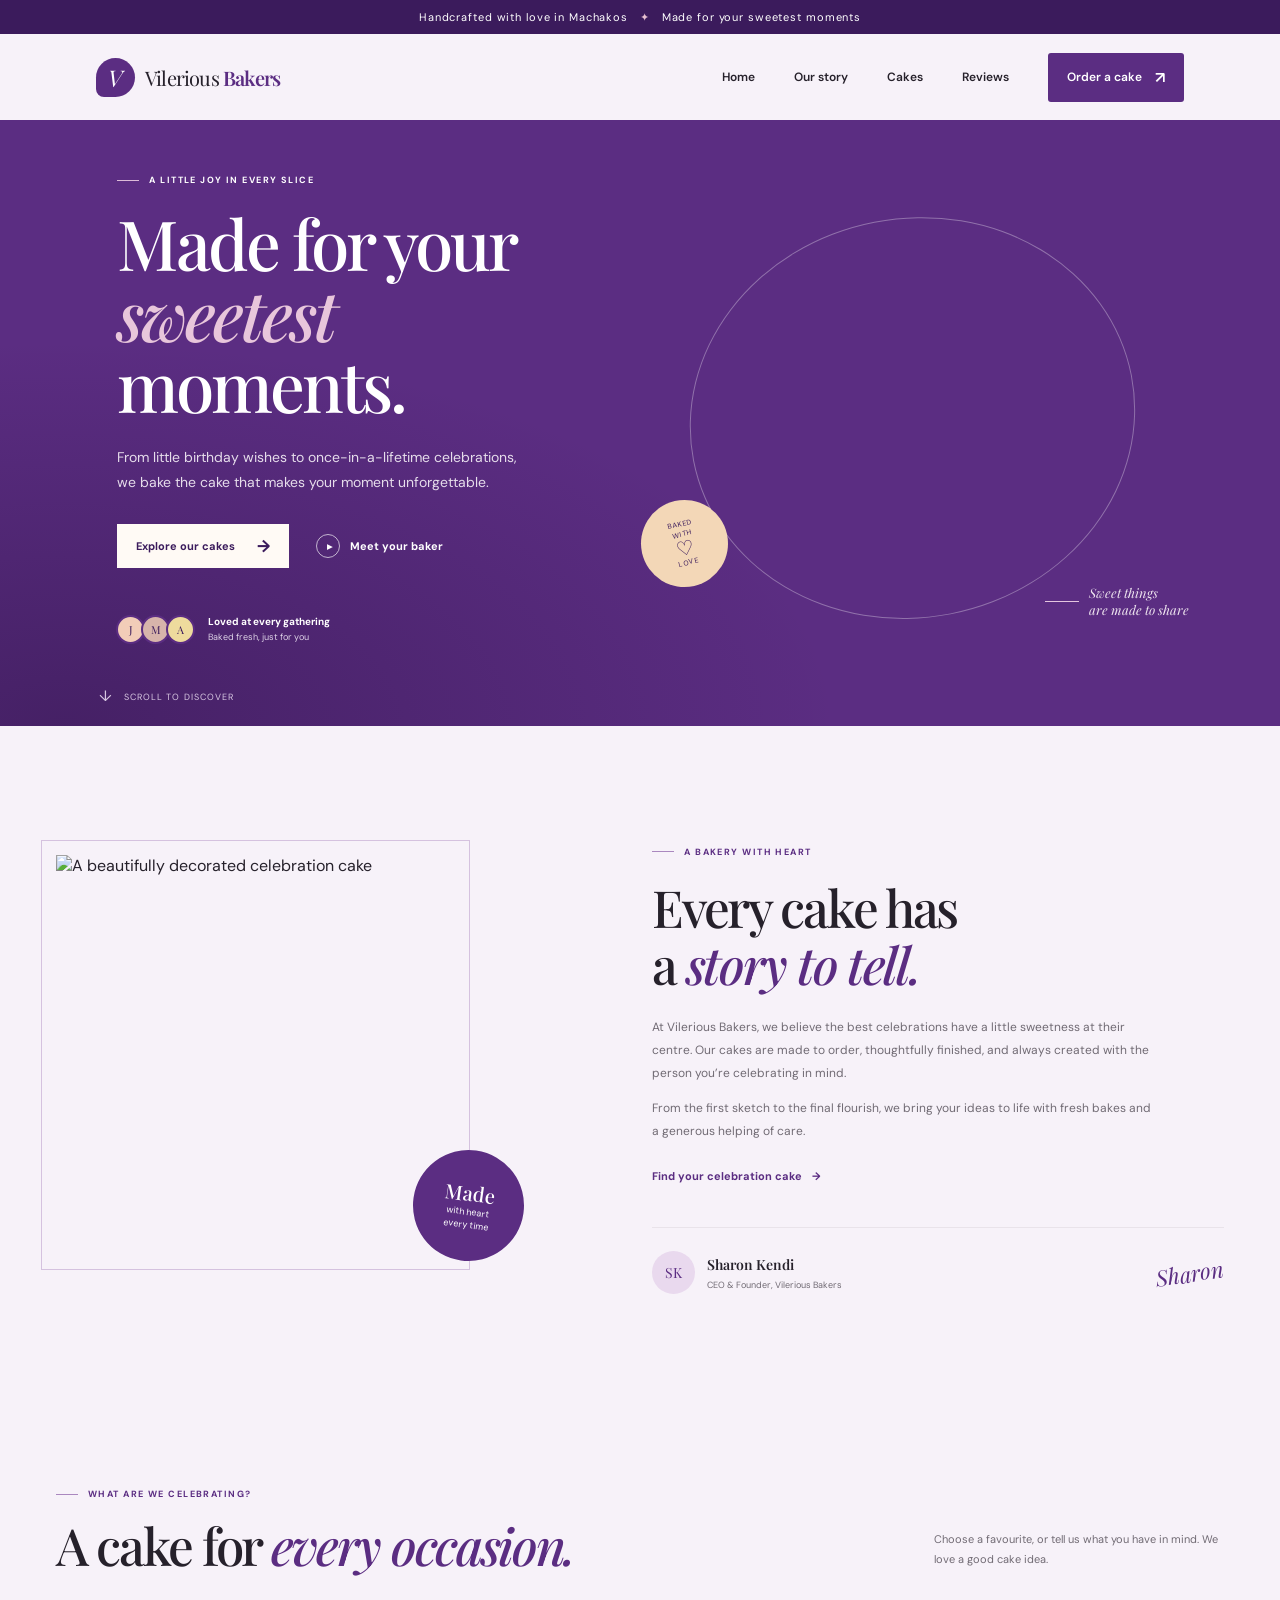
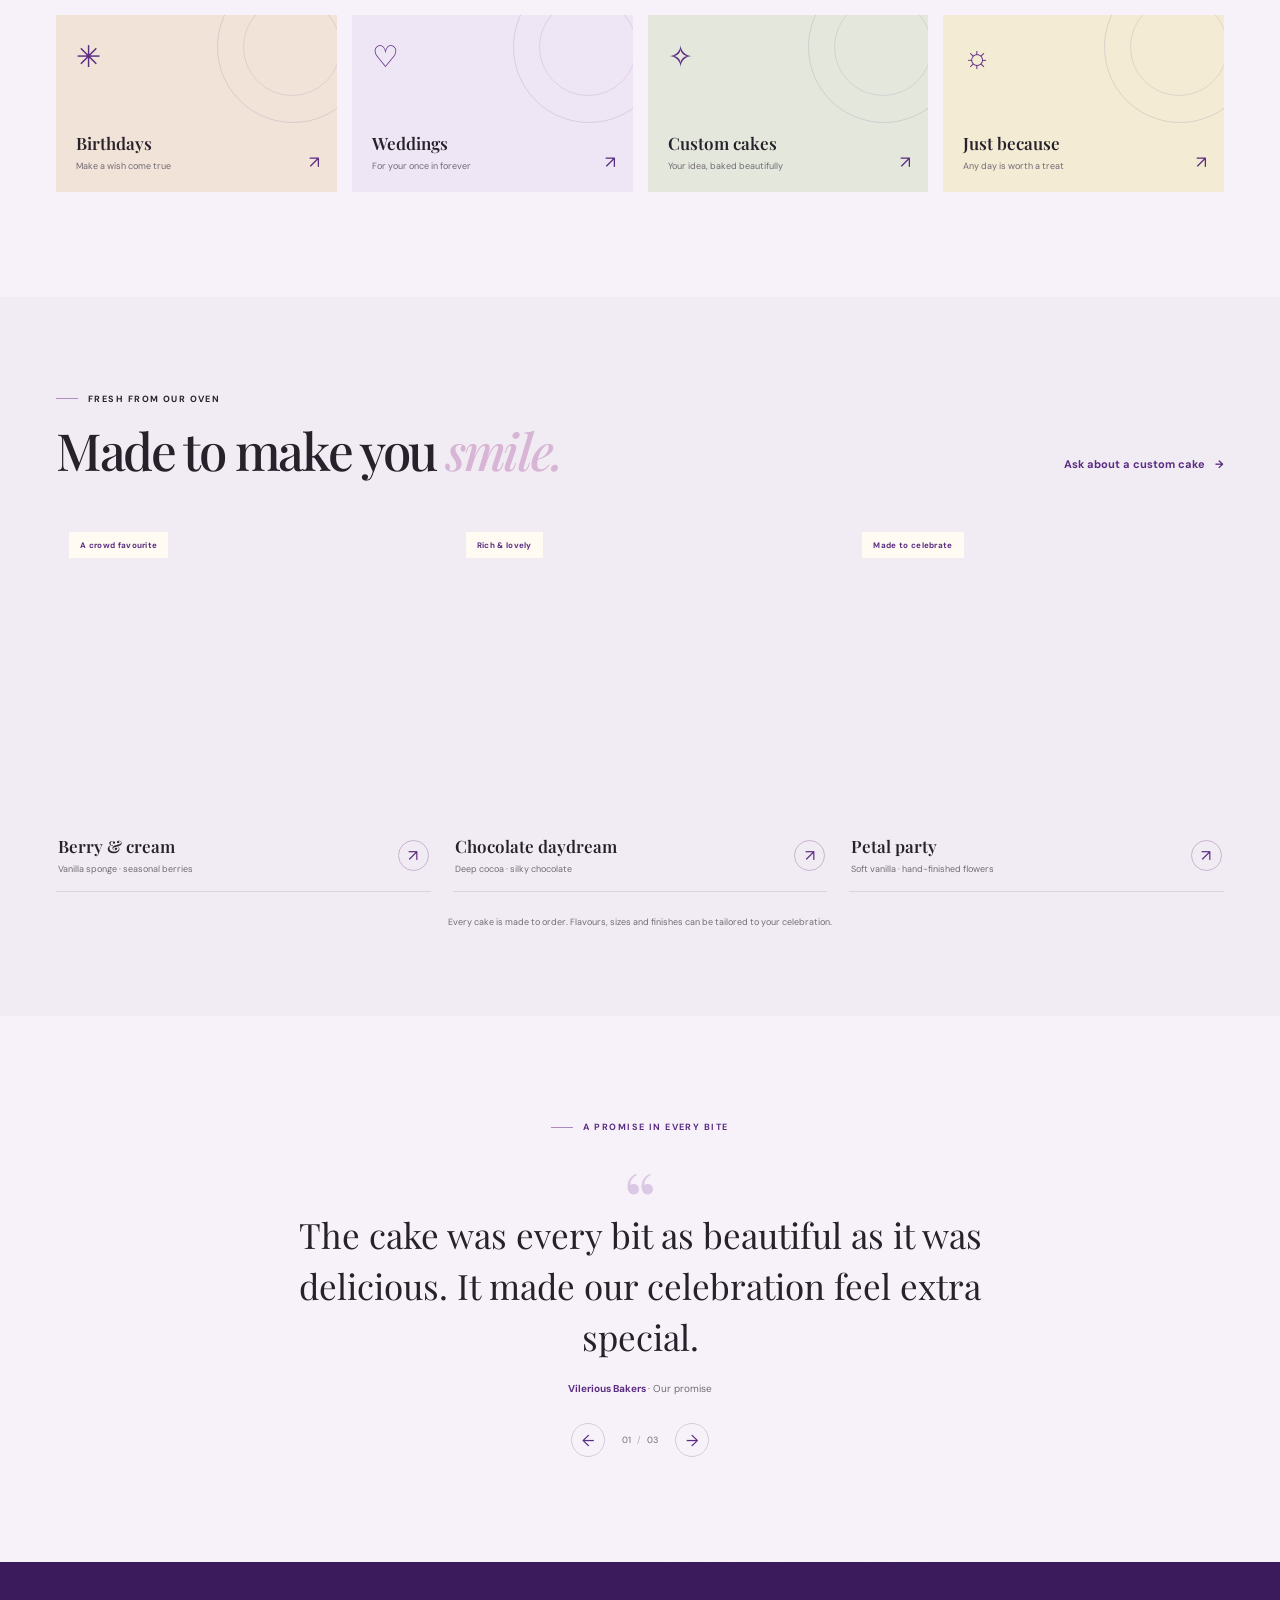
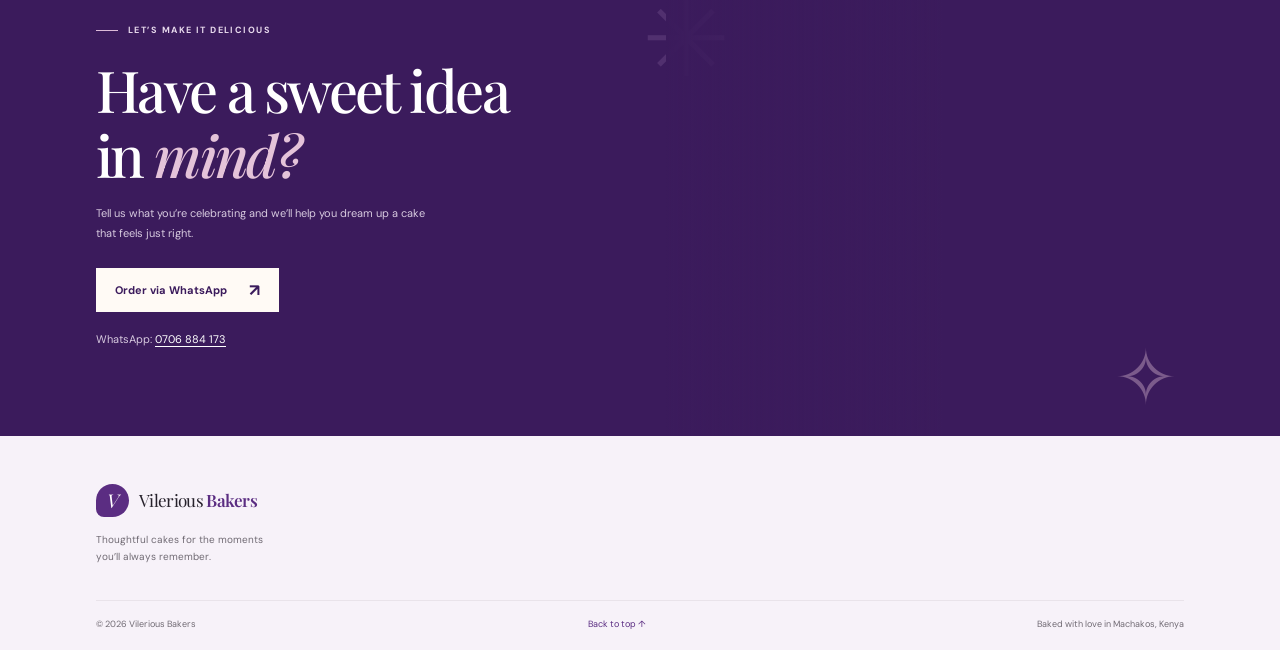
==== index.html @ 2d27464e "Create Vilerious Bakers website Co-authored-by: Copilot <223556219+Copilot@users.noreply.github.com>" ====
<!doctype html>
<html lang="en">
  <head>
    <meta charset="UTF-8" />
    <meta name="viewport" content="width=device-width, initial-scale=1.0" />
    <meta
      name="description"
      content="Beautiful custom cakes for birthdays, weddings and every sweet moment. Discover Vilerious Bakers in Machakos."
    />
    <meta name="theme-color" content="#5b2d82" />
    <title>Vilerious Bakers | Cakes made for your moments</title>
    <link rel="preconnect" href="https://fonts.googleapis.com" />
    <link rel="preconnect" href="https://fonts.gstatic.com" crossorigin />
    <link
      href="https://fonts.googleapis.com/css2?family=DM+Sans:wght@400;500;600;700&family=Playfair+Display:wght@500;600;700&display=swap"
      rel="stylesheet"
    />
    <link rel="stylesheet" href="styles.css" />
    <script src="script.js" defer></script>
  </head>
  <body>
    <div class="announcement">
      <p>Handcrafted with love in Machakos <span aria-hidden="true">✦</span> Made for your sweetest moments</p>
    </div>

    <header class="site-header">
      <a class="brand" href="#home" aria-label="Vilerious Bakers home">
        <span class="brand-mark" aria-hidden="true">V</span>
        <span class="brand-name">Vilerious <b>Bakers</b></span>
      </a>
      <button class="menu-toggle" type="button" aria-expanded="false" aria-controls="site-nav" aria-label="Open navigation">
        <span></span><span></span><span></span>
      </button>
      <nav class="site-nav" id="site-nav" aria-label="Main navigation">
        <a href="#home">Home</a>
        <a href="#story">Our story</a>
        <a href="#categories">Cakes</a>
        <a href="#reviews">Reviews</a>
        <a class="nav-order" href="https://wa.me/254706884173?text=Hi%20Vilerious%20Bakers%2C%20I%27d%20like%20to%20place%20a%20cake%20order." target="_blank" rel="noopener noreferrer">Order a cake <span aria-hidden="true">↗</span></a>
      </nav>
    </header>

    <main>
      <section class="hero" id="home">
        <div class="hero-copy">
          <p class="eyebrow"><span></span> A little joy in every slice</p>
          <h1>Made for your<br /><em>sweetest</em> moments.</h1>
          <p class="hero-description">
            From little birthday wishes to once-in-a-lifetime celebrations, we bake the cake that makes your moment unforgettable.
          </p>
          <div class="hero-actions">
            <a class="button button-light" href="#cakes">Explore our cakes <span aria-hidden="true">→</span></a>
            <a class="text-link" href="#story"><span class="play-icon" aria-hidden="true">▶</span> Meet your baker</a>
          </div>
          <div class="hero-proof">
            <div class="avatar-stack" aria-hidden="true">
              <span>J</span><span>M</span><span>A</span>
            </div>
            <p><strong>Loved at every gathering</strong><br />Baked fresh, just for you</p>
          </div>
        </div>
        <div class="hero-art" role="img" aria-label="A celebration cake decorated with fresh berries">
          <div class="hero-image"></div>
          <div class="hero-sticker"><span>BAKED<br />WITH</span><strong>♡</strong><span>LOVE</span></div>
          <div class="hero-caption"><span class="caption-line"></span><span>Sweet things<br />are made to share</span></div>
        </div>
        <a class="scroll-cue" href="#story"><span aria-hidden="true">↓</span> Scroll to discover</a>
      </section>

      <section class="intro section-wrap" id="story">
        <div class="intro-image">
          <img
            src="https://images.unsplash.com/photo-1578985545062-69928b1d9587?auto=format&fit=crop&w=1000&q=85"
            alt="A beautifully decorated celebration cake"
            loading="lazy"
          />
          <div class="experience-badge"><strong>Made</strong><span>with heart<br />every time</span></div>
        </div>
        <div class="intro-copy">
          <p class="eyebrow eyebrow-purple"><span></span> A bakery with heart</p>
          <h2>Every cake has<br />a <em>story to tell.</em></h2>
          <p>
            At Vilerious Bakers, we believe the best celebrations have a little sweetness at their centre. Our cakes are made to order, thoughtfully finished, and always created with the person you’re celebrating in mind.
          </p>
          <p>
            From the first sketch to the final flourish, we bring your ideas to life with fresh bakes and a generous helping of care.
          </p>
          <a class="text-link link-purple" href="#categories">Find your celebration cake <span aria-hidden="true">→</span></a>
          <div class="ceo">
            <div class="ceo-initials" aria-hidden="true">SK</div>
            <div><strong>Sharon Kendi</strong><span>CEO &amp; Founder, Vilerious Bakers</span></div>
            <span class="signature" aria-hidden="true">Sharon</span>
          </div>
        </div>
      </section>

      <section class="categories section-wrap" id="categories">
        <div class="section-heading">
          <div>
            <p class="eyebrow eyebrow-purple"><span></span> What are we celebrating?</p>
            <h2>A cake for <em>every occasion.</em></h2>
          </div>
          <p>Choose a favourite, or tell us what you have in mind. We love a good cake idea.</p>
        </div>
        <div class="category-grid">
          <a class="category-card category-birthday" href="#cakes">
            <span class="category-icon" aria-hidden="true">✳</span>
            <span><strong>Birthdays</strong><small>Make a wish come true</small></span>
            <span class="category-arrow" aria-hidden="true">↗</span>
          </a>
          <a class="category-card category-wedding" href="#cakes">
            <span class="category-icon" aria-hidden="true">♡</span>
            <span><strong>Weddings</strong><small>For your once in forever</small></span>
            <span class="category-arrow" aria-hidden="true">↗</span>
          </a>
          <a class="category-card category-custom" href="https://wa.me/254706884173?text=Hi%20Vilerious%20Bakers%2C%20I%27d%20like%20to%20enquire%20about%20a%20custom%20cake." target="_blank" rel="noopener noreferrer">
            <span class="category-icon" aria-hidden="true">✧</span>
            <span><strong>Custom cakes</strong><small>Your idea, baked beautifully</small></span>
            <span class="category-arrow" aria-hidden="true">↗</span>
          </a>
          <a class="category-card category-everyday" href="#cakes">
            <span class="category-icon" aria-hidden="true">☼</span>
            <span><strong>Just because</strong><small>Any day is worth a treat</small></span>
            <span class="category-arrow" aria-hidden="true">↗</span>
          </a>
        </div>
      </section>

      <section class="featured" id="cakes">
        <div class="section-wrap">
          <div class="section-heading featured-heading">
            <div>
              <p class="eyebrow"><span></span> Fresh from our oven</p>
              <h2>Made to make you <em>smile.</em></h2>
            </div>
            <a class="text-link" href="https://wa.me/254706884173?text=Hi%20Vilerious%20Bakers%2C%20I%27d%20like%20to%20enquire%20about%20a%20custom%20cake." target="_blank" rel="noopener noreferrer">Ask about a custom cake <span aria-hidden="true">→</span></a>
          </div>
          <div class="cake-grid">
            <article class="cake-card">
              <a class="cake-photo cake-photo-one" href="https://wa.me/254706884173?text=Hi%20Vilerious%20Bakers%2C%20I%27m%20interested%20in%20the%20Berry%20%26%20cream%20cake." target="_blank" rel="noopener noreferrer" aria-label="Ask about the Berry & cream cake">
                <span class="cake-tag">A crowd favourite</span>
              </a>
              <div class="cake-info"><div><h3>Berry &amp; cream</h3><p>Vanilla sponge · seasonal berries</p></div><a href="https://wa.me/254706884173?text=Hi%20Vilerious%20Bakers%2C%20I%27m%20interested%20in%20the%20Berry%20%26%20cream%20cake." target="_blank" rel="noopener noreferrer" aria-label="Enquire about Berry and cream cake">↗</a></div>
            </article>
            <article class="cake-card">
              <a class="cake-photo cake-photo-two" href="https://wa.me/254706884173?text=Hi%20Vilerious%20Bakers%2C%20I%27m%20interested%20in%20the%20Chocolate%20daydream%20cake." target="_blank" rel="noopener noreferrer" aria-label="Ask about the Chocolate daydream cake">
                <span class="cake-tag">Rich &amp; lovely</span>
              </a>
              <div class="cake-info"><div><h3>Chocolate daydream</h3><p>Deep cocoa · silky chocolate</p></div><a href="https://wa.me/254706884173?text=Hi%20Vilerious%20Bakers%2C%20I%27m%20interested%20in%20the%20Chocolate%20daydream%20cake." target="_blank" rel="noopener noreferrer" aria-label="Enquire about Chocolate daydream cake">↗</a></div>
            </article>
            <article class="cake-card">
              <a class="cake-photo cake-photo-three" href="https://wa.me/254706884173?text=Hi%20Vilerious%20Bakers%2C%20I%27m%20interested%20in%20the%20Petal%20party%20cake." target="_blank" rel="noopener noreferrer" aria-label="Ask about the Petal party cake">
                <span class="cake-tag">Made to celebrate</span>
              </a>
              <div class="cake-info"><div><h3>Petal party</h3><p>Soft vanilla · hand-finished flowers</p></div><a href="https://wa.me/254706884173?text=Hi%20Vilerious%20Bakers%2C%20I%27m%20interested%20in%20the%20Petal%20party%20cake." target="_blank" rel="noopener noreferrer" aria-label="Enquire about Petal party cake">↗</a></div>
            </article>
          </div>
          <p class="menu-note">Every cake is made to order. Flavours, sizes and finishes can be tailored to your celebration.</p>
        </div>
      </section>

      <section class="quote-section section-wrap" id="reviews">
        <p class="eyebrow eyebrow-purple"><span></span> A promise in every bite</p>
        <div class="quote-mark" aria-hidden="true">“</div>
        <blockquote id="quote-text">The cake was every bit as beautiful as it was delicious. It made our celebration feel extra special.</blockquote>
        <p class="quote-author" id="quote-author">Vilerious Bakers <span>· Our promise</span></p>
        <div class="quote-controls">
          <button type="button" id="quote-prev" aria-label="Previous review">←</button>
          <span id="quote-count">01 <i>/</i> 03</span>
          <button type="button" id="quote-next" aria-label="Next review">→</button>
        </div>
      </section>

      <section class="order-cta" id="contact">
        <div class="cta-decoration cta-decoration-one" aria-hidden="true">✳</div>
        <div class="cta-decoration cta-decoration-two" aria-hidden="true">✧</div>
        <div class="cta-content">
          <p class="eyebrow"><span></span> Let’s make it delicious</p>
          <h2>Have a sweet idea<br />in <em>mind?</em></h2>
          <p>Tell us what you’re celebrating and we’ll help you dream up a cake that feels just right.</p>
          <a class="button button-light" href="https://wa.me/254706884173?text=Hi%20Vilerious%20Bakers%2C%20I%27d%20like%20to%20place%20a%20cake%20order." target="_blank" rel="noopener noreferrer">Order via WhatsApp <span aria-hidden="true">↗</span></a>
          <p class="whatsapp-number">WhatsApp: <a href="https://wa.me/254706884173" target="_blank" rel="noopener noreferrer">0706 884 173</a></p>
        </div>
        <div class="cta-image" role="img" aria-label="A decorated cake ready for a celebration"></div>
      </section>
    </main>

    <footer class="site-footer">
      <a class="brand footer-brand" href="#home">
        <span class="brand-mark" aria-hidden="true">V</span>
        <span class="brand-name">Vilerious <b>Bakers</b></span>
      </a>
      <p>Thoughtful cakes for the moments<br />you’ll always remember.</p>
      <div class="footer-bottom">
        <span>© <span id="year"></span> Vilerious Bakers</span>
        <a href="#home">Back to top ↑</a>
        <span>Baked with love in Machakos, Kenya</span>
      </div>
    </footer>
  </body>
</html>
---- styles.css ----
:root {
  color-scheme: light;
  --purple: #5b2d82;
  --purple-dark: #3b1b5c;
  --purple-light: #eee6f4;
  --lavender: #ddd0e8;
  --cream: #f7f2f9;
  --ink: #26212b;
  --muted: #716b74;
  --line: #e9e3ea;
  --serif: "Playfair Display", Georgia, serif;
  --sans: "DM Sans", Arial, sans-serif;
}

* { box-sizing: border-box; }
html { scroll-behavior: smooth; }
body {
  margin: 0;
  background: var(--cream);
  color: var(--ink);
  font-family: var(--sans);
  -webkit-font-smoothing: antialiased;
}
a { color: inherit; text-decoration: none; }
button { font: inherit; }

.announcement {
  padding: 10px 20px;
  background: var(--purple-dark);
  color: white;
  text-align: center;
  font-size: 11px;
  letter-spacing: .08em;
}
.announcement p { margin: 0; }
.announcement span { padding: 0 8px; color: #e7bfd0; }

.site-header {
  height: 86px;
  max-width: 1440px;
  margin: 0 auto;
  padding: 0 7.5%;
  display: flex;
  justify-content: space-between;
  align-items: center;
  background: var(--cream);
  position: relative;
  z-index: 5;
}
.brand { display: inline-flex; gap: 10px; align-items: center; }
.brand-mark {
  width: 39px;
  height: 39px;
  display: grid;
  place-items: center;
  color: white;
  background: var(--purple);
  border-radius: 50% 50% 50% 8px;
  font-family: var(--serif);
  font-size: 23px;
  font-style: italic;
}
.brand-name { font-family: var(--serif); font-size: 20px; letter-spacing: -.04em; }
.brand-name b { color: var(--purple); font-weight: 600; }
.site-nav { display: flex; align-items: center; gap: 39px; font-size: 12px; font-weight: 600; }
.site-nav > a:not(.nav-order) { transition: color .2s; }
.site-nav > a:not(.nav-order):hover { color: var(--purple); }
.nav-order {
  display: inline-flex;
  align-items: center;
  gap: 13px;
  padding: 14px 19px;
  background: var(--purple);
  border-radius: 3px;
  color: white;
}
.nav-order span { font-size: 16px; }
.menu-toggle { display: none; }

.hero {
  position: relative;
  min-height: 590px;
  overflow: hidden;
  background: var(--purple);
  color: white;
  display: grid;
  grid-template-columns: 49% 51%;
  align-items: center;
  padding: 54px 7.5% 72px;
}
.hero::before {
  content: "";
  position: absolute;
  inset: 0;
  background: radial-gradient(ellipse at 5% 100%, rgba(29, 9, 48, .35), transparent 45%);
  pointer-events: none;
}
.hero-copy { position: relative; z-index: 1; max-width: 560px; padding: 0 0 9px 4%; }
.eyebrow {
  margin: 0 0 21px;
  text-transform: uppercase;
  letter-spacing: .16em;
  font-size: 9px;
  font-weight: 700;
  display: flex;
  align-items: center;
  gap: 10px;
}
.eyebrow > span { display: inline-block; width: 22px; height: 1px; background: #dcbbd8; }
.hero h1, h2 { font-family: var(--serif); font-weight: 500; letter-spacing: -.045em; }
.hero h1 { font-size: clamp(49px, 5.4vw, 76px); line-height: 1.03; margin: 0; }
.hero h1 em, h2 em { color: #e8c6db; font-weight: 500; }
.hero-description { color: #e6ddeb; font-size: 14px; line-height: 1.85; max-width: 400px; margin: 24px 0 28px; }
.hero-actions { display: flex; align-items: center; gap: 27px; }
.button {
  display: inline-flex;
  gap: 22px;
  align-items: center;
  padding: 15px 19px;
  border: 0;
  font-size: 11px;
  font-weight: 700;
  transition: transform .2s, background .2s;
}
.button:hover { transform: translateY(-2px); }
.button-light { background: #fffaf5; color: var(--purple-dark); }
.button span { font-size: 17px; line-height: 10px; }
.text-link { display: inline-flex; align-items: center; gap: 10px; font-size: 11px; font-weight: 700; }
.play-icon { width: 24px; height: 24px; border: 1px solid rgba(255,255,255,.65); border-radius: 50%; display: grid; place-items: center; font-size: 7px; padding-left: 2px; }
.hero-proof { display: flex; align-items: center; gap: 13px; margin-top: 46px; }
.avatar-stack { display: flex; padding-left: 3px; }
.avatar-stack span { width: 29px; height: 29px; display: grid; place-items: center; margin-left: -4px; border: 2px solid var(--purple); border-radius: 50%; color: var(--purple-dark); background: #f2cdb8; font-family: var(--serif); font-size: 11px; }
.avatar-stack span:nth-child(2) { background: #d7b4ab; }
.avatar-stack span:nth-child(3) { background: #eedb9d; }
.hero-proof p { margin: 0; font-size: 9px; color: #ded2e7; line-height: 1.6; }
.hero-proof strong { color: white; font-size: 10px; }
.hero-art { height: 455px; position: relative; margin-left: 4%; }
.hero-image {
  position: absolute;
  inset: 0 2% 1% 2%;
  background: url("https://images.unsplash.com/photo-1535141192574-5d4897c12636?auto=format&fit=crop&w=1200&q=90") center 48% / cover;
  clip-path: ellipse(45% 48% at 50% 50%);
  border-radius: 50%;
  filter: saturate(.82);
}
.hero-art::before {
  content: "";
  position: absolute;
  inset: 7% 9% 5% 7%;
  border: 1px solid rgba(255,255,255,.32);
  border-radius: 50%;
  transform: rotate(-11deg);
  z-index: 1;
}
.hero-sticker {
  position: absolute;
  z-index: 2;
  left: -2%;
  bottom: 12%;
  width: 87px;
  height: 87px;
  border-radius: 50%;
  background: #f3d7b7;
  color: var(--purple-dark);
  display: flex;
  flex-direction: column;
  justify-content: center;
  align-items: center;
  transform: rotate(-13deg);
  font-size: 7px;
  text-align: center;
  letter-spacing: .1em;
  line-height: 1.4;
}
.hero-sticker strong { font-size: 20px; font-weight: 400; line-height: 1; }
.hero-caption { position: absolute; right: -1%; bottom: 5%; z-index: 2; display: flex; gap: 10px; align-items: center; color: #eee4ef; font-family: var(--serif); font-size: 13px; font-style: italic; line-height: 1.35; }
.caption-line { width: 34px; height: 1px; background: #e4c5df; }
.scroll-cue { position: absolute; left: 7.7%; bottom: 20px; color: #d8c8e2; font-size: 9px; text-transform: uppercase; letter-spacing: .12em; }
.scroll-cue span { font-size: 15px; margin-right: 8px; vertical-align: -1px; }

.section-wrap { max-width: 1240px; margin-inline: auto; padding-inline: 36px; }
.intro { padding-top: 120px; padding-bottom: 120px; display: grid; grid-template-columns: .9fr 1.1fr; align-items: center; gap: 11%; }
.intro-image { position: relative; width: 100%; max-width: 430px; height: 430px; }
.intro-image::before { content: ""; position: absolute; inset: -15px 16px 15px -15px; border: 1px solid #d5c2df; }
.intro-image img { position: relative; width: 100%; height: 100%; object-fit: cover; z-index: 1; }
.experience-badge { position: absolute; z-index: 2; right: -38px; bottom: 24px; width: 111px; height: 111px; display: flex; flex-direction: column; justify-content: center; align-items: center; border-radius: 50%; color: white; background: var(--purple); transform: rotate(8deg); }
.experience-badge strong { font-family: var(--serif); font-size: 20px; font-weight: 500; }
.experience-badge span { text-align: center; font-size: 9px; line-height: 1.4; }
.eyebrow-purple { color: var(--purple); }
.eyebrow-purple > span { background: #aa88bf; }
h2 { margin: 0; font-size: clamp(38px, 4vw, 52px); line-height: 1.12; }
.intro-copy h2 em, .section-heading h2 em, .quote-section em { color: var(--purple); }
.intro-copy > p:not(.eyebrow) { max-width: 500px; color: var(--muted); font-size: 12px; line-height: 1.9; }
.intro-copy > p:nth-of-type(2) { margin-top: 23px; }
.link-purple { color: var(--purple); margin-top: 15px; }
.ceo { margin-top: 42px; padding-top: 23px; border-top: 1px solid var(--line); display: flex; align-items: center; gap: 12px; }
.ceo-initials { width: 43px; height: 43px; border-radius: 50%; display: grid; place-items: center; background: #e9d9ee; color: var(--purple); font-family: var(--serif); font-size: 14px; }
.ceo div:nth-child(2) { display: flex; flex-direction: column; gap: 5px; }
.ceo strong { font-family: var(--serif); font-size: 14px; font-weight: 600; }
.ceo div span { color: var(--muted); font-size: 9px; }
.signature { color: var(--purple); font-family: var(--serif); font-style: italic; font-size: 22px; margin-left: auto; transform: rotate(-9deg); }

.categories { padding-top: 74px; padding-bottom: 105px; }
.section-heading { display: flex; align-items: end; justify-content: space-between; gap: 40px; margin-bottom: 40px; }
.section-heading .eyebrow { margin-bottom: 17px; }
.section-heading > p { max-width: 290px; margin: 0 0 5px; color: var(--muted); font-size: 11px; line-height: 1.8; }
.category-grid { display: grid; grid-template-columns: repeat(4, 1fr); gap: 15px; }
.category-card { min-height: 177px; display: flex; align-items: flex-end; position: relative; padding: 20px; overflow: hidden; background: #eee5ef; transition: transform .2s, box-shadow .2s; }
.category-card:hover { transform: translateY(-4px); box-shadow: 0 11px 24px #3b1b5c1c; }
.category-card::before { content: ""; position: absolute; width: 150px; height: 150px; border: 1px solid rgba(91,45,130,.14); border-radius: 50%; right: -32px; top: -44px; }
.category-card::after { content: ""; position: absolute; width: 96px; height: 96px; border: 1px solid rgba(91,45,130,.12); border-radius: 50%; right: -4px; top: -17px; }
.category-birthday { background: #f2e3d8; }
.category-wedding { background: #eee6f4; }
.category-custom { background: #e4e8dc; }
.category-everyday { background: #f3ebd4; }
.category-icon { position: absolute; top: 20px; left: 20px; font-family: var(--serif); color: var(--purple); font-size: 30px; }
.category-card > span:nth-child(2) { display: flex; flex-direction: column; gap: 6px; position: relative; z-index: 1; }
.category-card strong { font-family: var(--serif); font-size: 17px; font-weight: 600; }
.category-card small { color: #706975; font-size: 9px; }
.category-arrow { position: absolute; right: 17px; bottom: 19px; color: var(--purple); font-size: 17px; }

.featured { background: #f1ecf3; padding: 96px 0 88px; }
.featured-heading { align-items: end; }
.featured-heading .eyebrow > span { background: #af8cbf; }
.featured-heading h2 em { color: #d8b5d4; }
.featured-heading > .text-link { margin-bottom: 8px; color: var(--purple); }
.cake-grid { display: grid; grid-template-columns: repeat(3, 1fr); gap: 22px; }
.cake-card { min-width: 0; }
.cake-photo { position: relative; display: block; width: 100%; height: 300px; background-size: cover; background-position: center; transition: background-size .2s; }
.cake-photo-one { background-image: url("https://images.unsplash.com/photo-1464349095431-e9a21285b5f3?auto=format&fit=crop&w=800&q=85"); }
.cake-photo-two { background-image: url("https://images.unsplash.com/photo-1578985545062-69928b1d9587?auto=format&fit=crop&w=800&q=85"); }
.cake-photo-three { background-image: url("https://images.unsplash.com/photo-1565958011703-44f9829ba187?auto=format&fit=crop&w=800&q=85"); }
.cake-tag { position: absolute; left: 13px; top: 13px; padding: 8px 11px; background: #fffaf2; color: var(--purple); font-size: 8px; font-weight: 700; letter-spacing: .04em; }
.cake-info { padding: 16px 2px; display: flex; align-items: center; justify-content: space-between; border-bottom: 1px solid #dcd2e2; }
.cake-info h3 { margin: 0 0 6px; font-family: var(--serif); font-size: 17px; font-weight: 600; }
.cake-info p { margin: 0; color: var(--muted); font-size: 9px; }
.cake-info > a { width: 31px; height: 31px; border: 1px solid #c7b5d1; border-radius: 50%; display: grid; place-items: center; color: var(--purple); }
.menu-note { margin: 24px 0 0; text-align: center; color: var(--muted); font-size: 9px; }

.quote-section { position: relative; padding-top: 105px; padding-bottom: 105px; text-align: center; max-width: 850px; }
.quote-section .eyebrow { justify-content: center; }
.quote-mark { height: 48px; margin-top: 25px; color: #dac8e4; font-family: var(--serif); font-size: 82px; line-height: 1; }
.quote-section blockquote { max-width: 710px; margin: 4px auto 20px; font-family: var(--serif); font-size: clamp(24px, 3vw, 35px); line-height: 1.45; }
.quote-author { color: var(--purple); font-size: 10px; font-weight: 700; }
.quote-author span { color: var(--muted); font-weight: 400; }
.quote-controls { display: flex; align-items: center; justify-content: center; gap: 17px; margin-top: 28px; }
.quote-controls button { height: 34px; width: 34px; border: 1px solid #d7c9df; border-radius: 50%; color: var(--purple); background: transparent; cursor: pointer; }
.quote-controls button:hover { background: var(--purple); color: white; }
.quote-controls > span { color: var(--muted); font-size: 9px; }
.quote-controls i { margin: 0 4px; color: #b2a8b5; font-style: normal; }

.order-cta { min-height: 395px; position: relative; display: grid; grid-template-columns: 1fr 1fr; align-items: center; overflow: hidden; background: var(--purple-dark); color: white; padding: 62px max(7.5%, calc((100% - 1240px) / 2 + 36px)); }
.cta-content { position: relative; z-index: 2; max-width: 440px; }
.cta-content .eyebrow { color: #e7d9ec; }
.cta-content h2 { font-size: clamp(42px, 4.5vw, 58px); }
.cta-content h2 em { color: #e4c3d9; }
.cta-content > p:not(.eyebrow) { max-width: 330px; color: #d7cadf; font-size: 11px; line-height: 1.8; margin: 18px 0 24px; }
.cta-content > .whatsapp-number { margin: 12px 0 0; font-size: 10px; }
.whatsapp-number a { color: white; text-decoration: underline; text-underline-offset: 3px; }
.cta-image { position: absolute; right: 0; top: 0; width: 48%; height: 100%; background: linear-gradient(90deg, var(--purple-dark) 0%, transparent 45%), url("https://images.unsplash.com/photo-1558301211-0d8c8ddee6ec?auto=format&fit=crop&w=1200&q=85") center / cover; }
.cta-decoration { position: absolute; color: #785591; font-size: 105px; opacity: .36; }
.cta-decoration-one { right: 43%; top: 10px; }
.cta-decoration-two { right: 8%; bottom: 8px; font-size: 76px; color: #edcce0; }

.site-footer { padding: 48px 7.5% 20px; max-width: 1440px; margin: auto; }
.footer-brand .brand-mark { width: 33px; height: 33px; font-size: 19px; }
.footer-brand .brand-name { font-size: 17px; }
.site-footer > p { color: var(--muted); font-size: 10px; line-height: 1.7; margin: 14px 0 35px; }
.footer-bottom { border-top: 1px solid var(--line); padding-top: 17px; display: flex; justify-content: space-between; color: var(--muted); font-size: 9px; }
.footer-bottom a { color: var(--purple); }

@media (min-width: 1441px) {
  .hero { padding-inline: max(7.5%, calc((100% - 1240px) / 2)); }
}
@media (max-width: 900px) {
  .site-header { padding-inline: 5%; }
  .site-nav { gap: 21px; }
  .hero { padding-inline: 5%; grid-template-columns: 50% 50%; min-height: 530px; }
  .hero-copy { padding-left: 0; }
  .hero-art { height: 390px; margin-left: 0; }
  .hero h1 { font-size: clamp(46px, 6vw, 65px); }
  .section-wrap { padding-inline: 5%; }
  .intro { gap: 8%; }
  .intro-image { height: 365px; }
  .category-grid { grid-template-columns: repeat(2, 1fr); }
  .cake-photo { height: 250px; }
  .order-cta { padding-inline: 5%; }
}
@media (max-width: 640px) {
  .announcement { font-size: 9px; padding: 9px 12px; }
  .site-header { height: 70px; padding-inline: 20px; }
  .brand-mark { width: 34px; height: 34px; font-size: 20px; }
  .brand-name { font-size: 18px; }
  .menu-toggle { display: flex; width: 39px; height: 39px; padding: 10px 8px; flex-direction: column; justify-content: center; gap: 5px; border: 0; background: transparent; cursor: pointer; }
  .menu-toggle span { display: block; height: 1.5px; width: 23px; background: var(--purple); transition: transform .2s, opacity .2s; }
  .menu-toggle[aria-expanded="true"] span:first-child { transform: translateY(6.5px) rotate(45deg); }
  .menu-toggle[aria-expanded="true"] span:nth-child(2) { opacity: 0; }
  .menu-toggle[aria-expanded="true"] span:last-child { transform: translateY(-6.5px) rotate(-45deg); }
  .site-nav { position: absolute; top: 70px; left: 0; right: 0; padding: 13px 20px 20px; background: var(--cream); display: none; flex-direction: column; align-items: stretch; gap: 0; box-shadow: 0 14px 18px #27103314; }
  .site-nav.is-open { display: flex; }
  .site-nav > a:not(.nav-order) { padding: 13px 0; border-bottom: 1px solid var(--line); }
  .nav-order { margin-top: 15px; justify-content: space-between; }
  .hero { min-height: unset; display: flex; flex-direction: column; align-items: stretch; padding: 57px 22px 62px; }
  .hero-copy { max-width: unset; }
  .hero h1 { font-size: clamp(48px, 14vw, 69px); }
  .hero-description { max-width: 350px; font-size: 13px; }
  .hero-actions { gap: 17px; flex-wrap: wrap; }
  .button { padding: 14px 15px; gap: 12px; }
  .hero-proof { margin-top: 30px; }
  .hero-art { width: 100%; height: 320px; margin-top: 25px; }
  .hero-image { inset: 0 3% 0 3%; clip-path: ellipse(48% 47% at 50% 50%); }
  .hero-art::before { inset: 5% 8%; }
  .hero-sticker { left: 1%; bottom: 8%; width: 70px; height: 70px; font-size: 6px; }
  .hero-sticker strong { font-size: 16px; }
  .hero-caption { right: 0; bottom: 2%; font-size: 11px; }
  .scroll-cue { left: 22px; bottom: 18px; font-size: 8px; }
  .section-wrap { padding-inline: 22px; }
  .intro { padding-top: 72px; padding-bottom: 66px; grid-template-columns: 1fr; gap: 43px; }
  .intro-image { height: 340px; max-width: calc(100% - 18px); }
  .experience-badge { right: -22px; bottom: 18px; width: 91px; height: 91px; }
  .experience-badge strong { font-size: 17px; }
  .intro-copy h2, h2 { font-size: 39px; }
  .ceo { margin-top: 28px; }
  .signature { font-size: 19px; }
  .categories { padding-top: 47px; padding-bottom: 68px; }
  .section-heading { display: block; margin-bottom: 26px; }
  .section-heading > p { margin-top: 14px; }
  .category-grid { gap: 10px; }
  .category-card { min-height: 155px; padding: 15px; }
  .category-icon { left: 15px; top: 15px; font-size: 25px; }
  .category-card strong { font-size: 14px; }
  .category-card small { font-size: 8px; }
  .category-arrow { right: 12px; bottom: 13px; font-size: 14px; }
  .featured { padding: 66px 0; }
  .featured-heading > .text-link { margin-top: 17px; }
  .cake-grid { grid-template-columns: 1fr; gap: 20px; }
  .cake-photo { height: 295px; }
  .cake-info { padding-block: 13px; }
  .menu-note { line-height: 1.7; }
  .quote-section { padding-top: 76px; padding-bottom: 76px; }
  .quote-section blockquote { font-size: 25px; }
  .quote-mark { margin-top: 15px; }
  .order-cta { min-height: unset; display: block; padding: 57px 22px 0; }
  .cta-content { padding-bottom: 35px; }
  .cta-image { position: relative; right: auto; width: calc(100% + 44px); height: 220px; margin-inline: -22px; background-image: linear-gradient(180deg, var(--purple-dark) 0%, transparent 30%), url("https://images.unsplash.com/photo-1558301211-0d8c8ddee6ec?auto=format&fit=crop&w=900&q=85"); }
  .cta-decoration-one { right: 7%; top: 11px; font-size: 71px; }
  .cta-decoration-two { right: 12%; bottom: 165px; font-size: 58px; }
  .site-footer { padding: 39px 22px 18px; }
  .footer-bottom { flex-wrap: wrap; gap: 12px 20px; }
}
@media (prefers-reduced-motion: reduce) {
  *, *::before, *::after { scroll-behavior: auto !important; transition-duration: .01ms !important; }
}
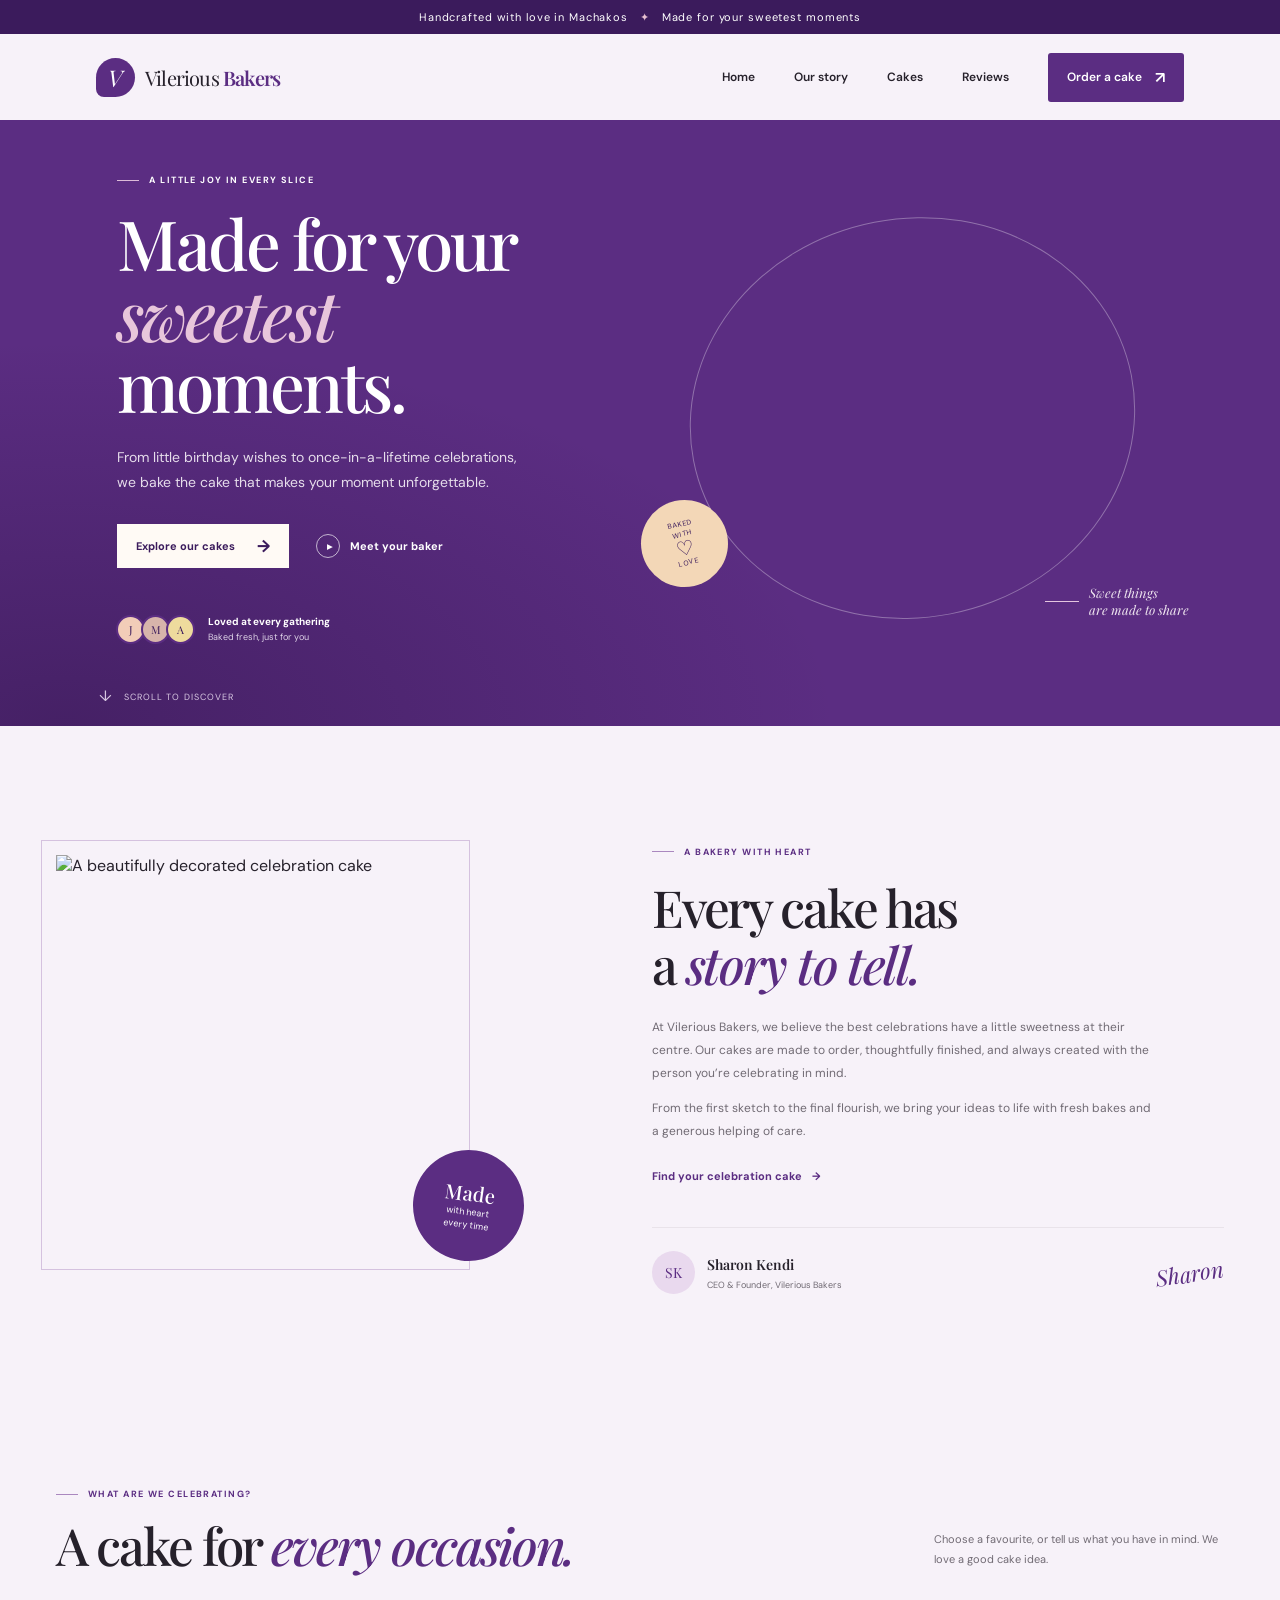
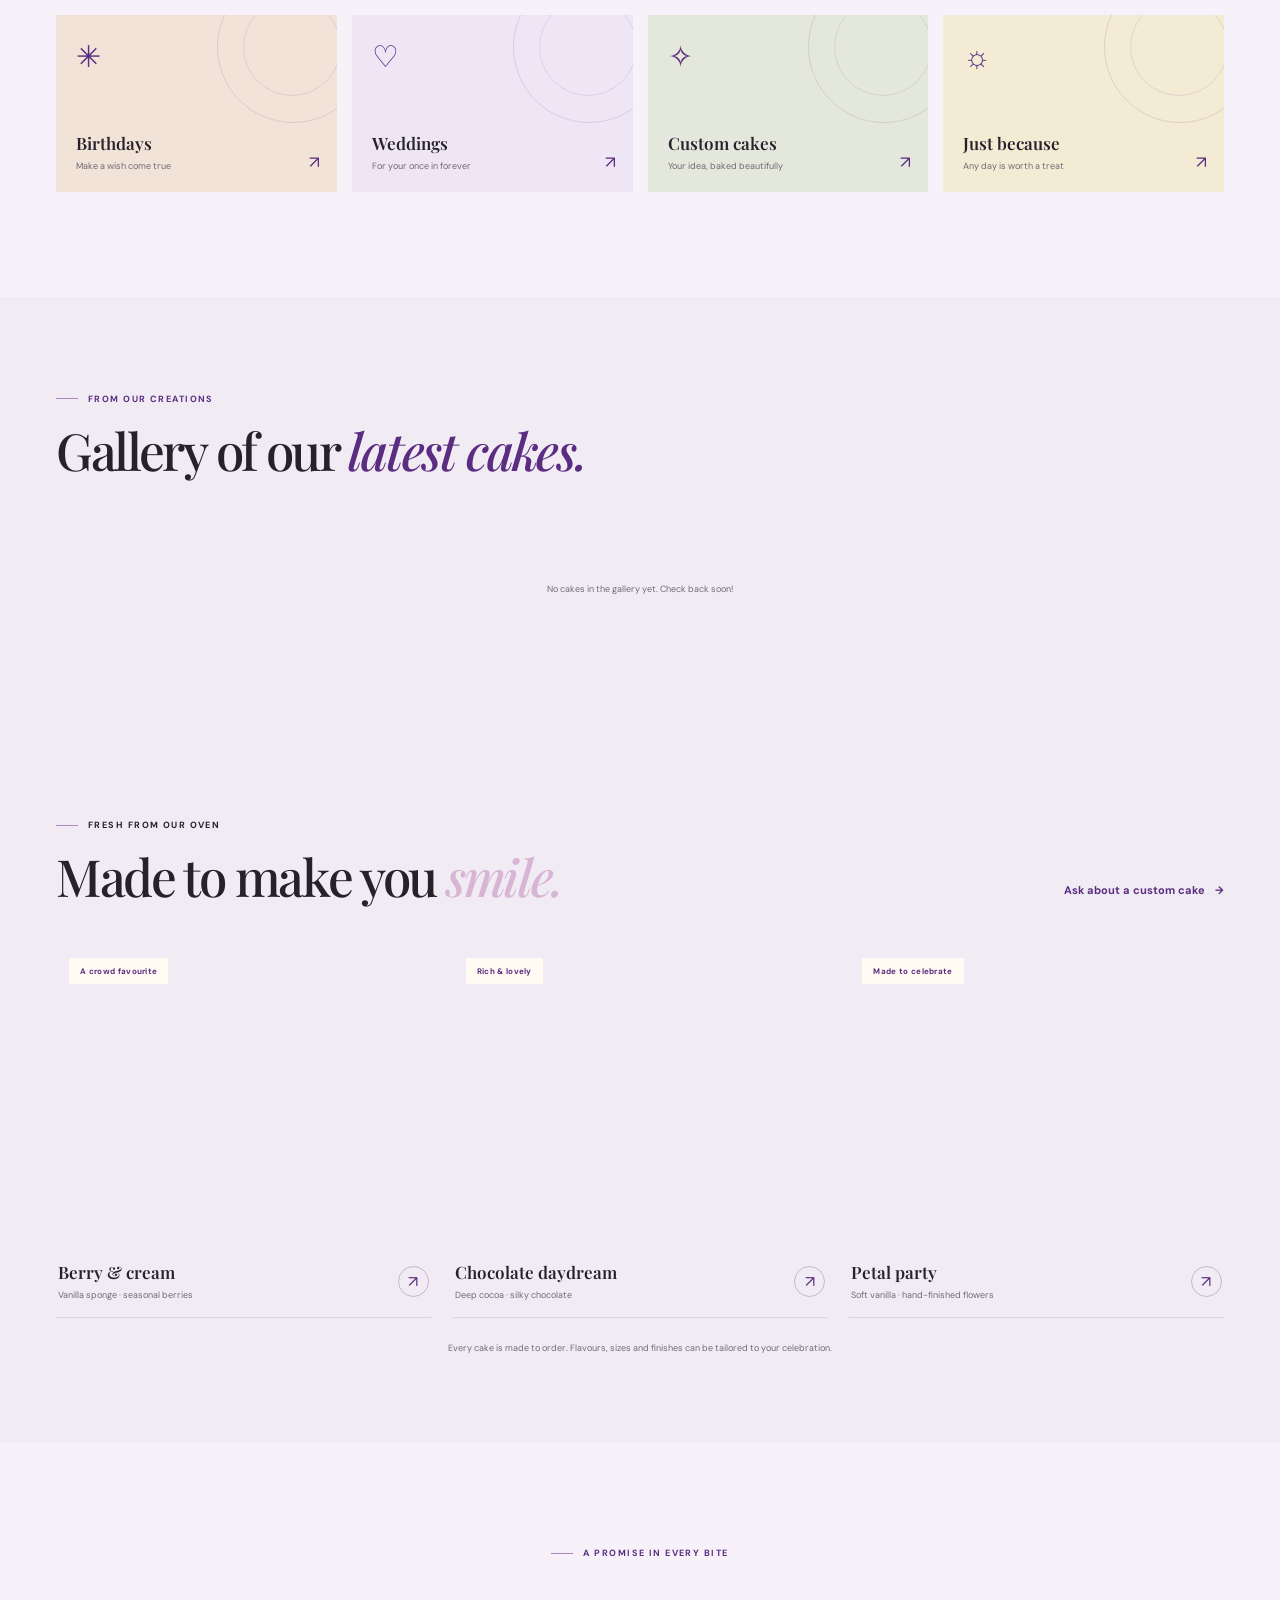
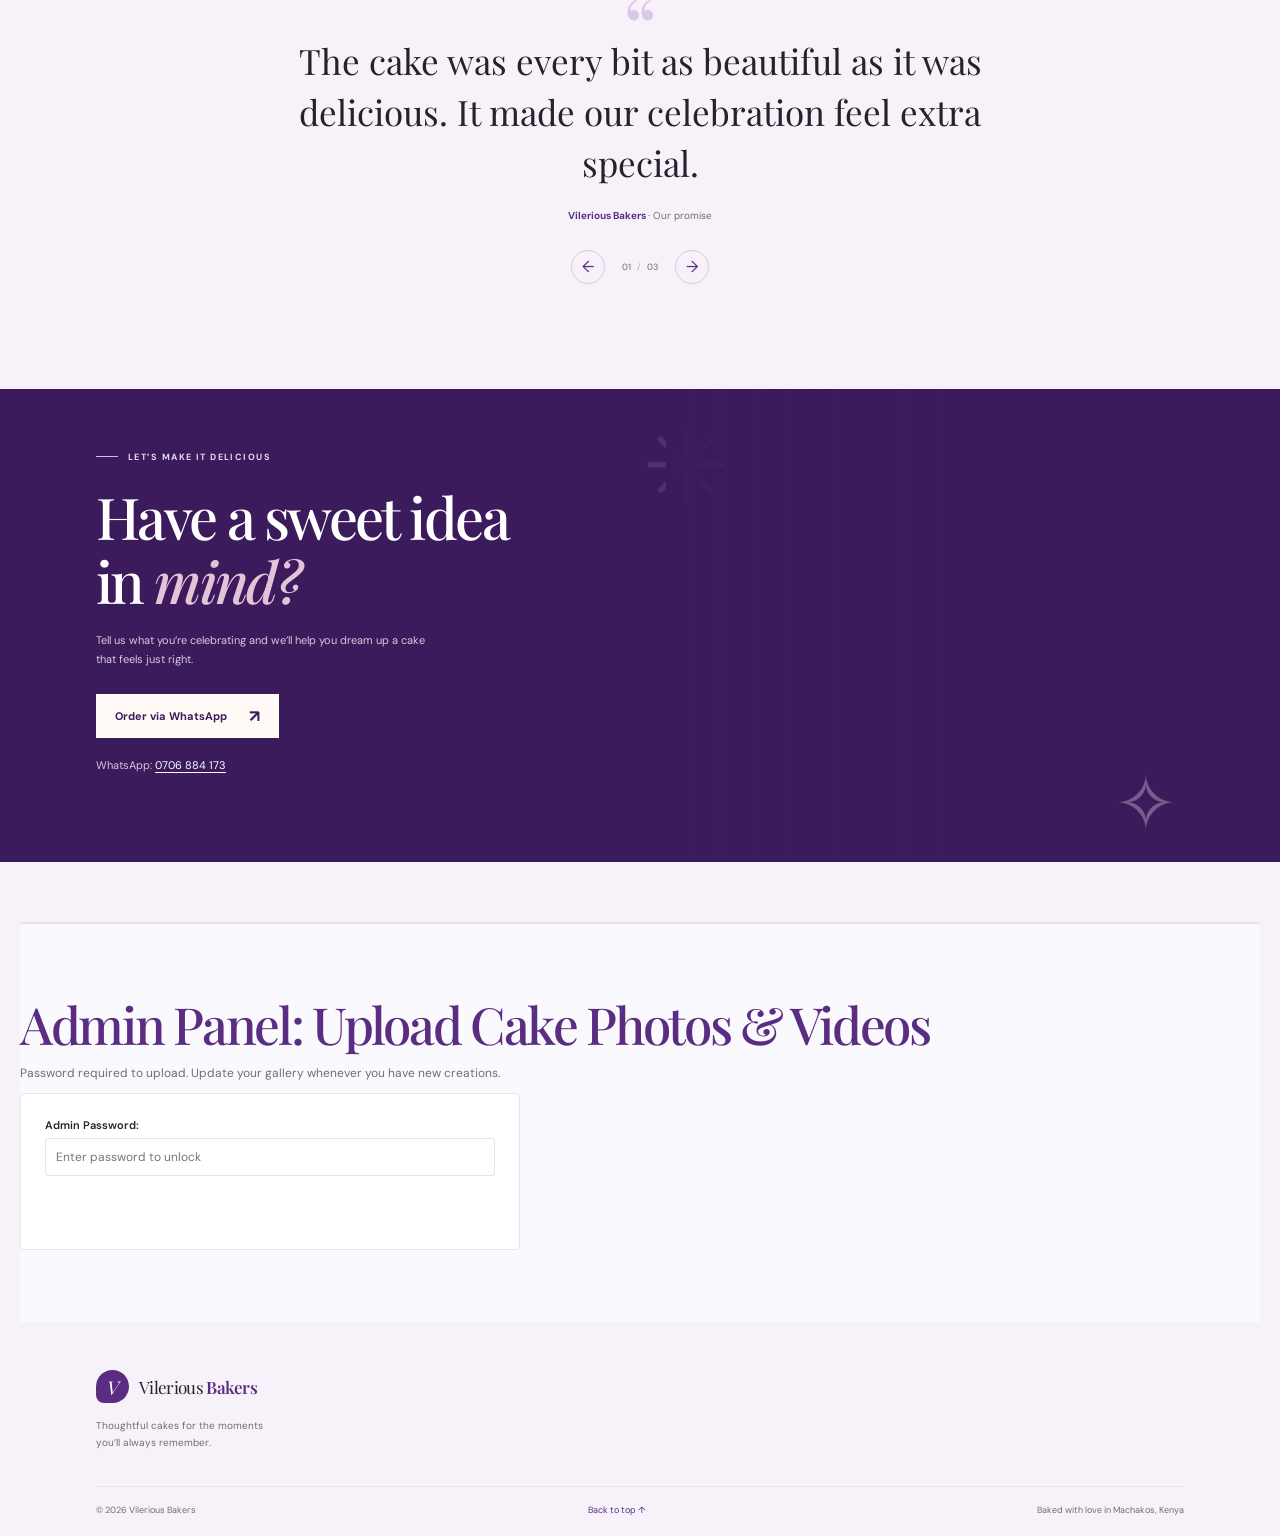
==== commit dd66f033: "Add gallery and admin upload functionality Co-authored-by: Copilot <223556219+Copilot@users.noreply." ====
--- a/index.html
+++ b/index.html
@@ -16,7 +16,9 @@
       rel="stylesheet"
     />
     <link rel="stylesheet" href="styles.css" />
-    <script src="script.js" defer></script>
+    <script src="config.js"></script>
+    <script src="https://cdn.jsdelivr.net/npm/@supabase/supabase-js@2"></script>
+    <script src="gallery-admin.js" defer></script>
   </head>
   <body>
     <div class="announcement">
@@ -123,6 +125,19 @@
             <span><strong>Just because</strong><small>Any day is worth a treat</small></span>
             <span class="category-arrow" aria-hidden="true">↗</span>
           </a>
+        </div>
+      </section>
+
+      <section class="gallery-section" id="gallery">
+        <div class="section-wrap">
+          <div class="section-heading">
+            <div>
+              <p class="eyebrow eyebrow-purple"><span></span> From our creations</p>
+              <h2>Gallery of our <em>latest cakes.</em></h2>
+            </div>
+          </div>
+          <div id="gallery-container" class="gallery-grid"></div>
+          <p class="menu-note" id="gallery-empty">No cakes in the gallery yet. Check back soon!</p>
         </div>
       </section>
 
@@ -183,6 +198,36 @@
         </div>
         <div class="cta-image" role="img" aria-label="A decorated cake ready for a celebration"></div>
       </section>
+
+      <section class="admin-panel section-wrap" id="admin">
+        <div class="admin-content">
+          <h2>Admin Panel: Upload Cake Photos & Videos</h2>
+          <p class="admin-note">Password required to upload. Update your gallery whenever you have new creations.</p>
+          <div class="upload-form">
+            <div class="form-group">
+              <label for="admin-password">Admin Password:</label>
+              <input type="password" id="admin-password" placeholder="Enter password to unlock" />
+            </div>
+            <div id="upload-fields" style="display: none;">
+              <div class="form-group">
+                <label for="cake-name">Cake Name:</label>
+                <input type="text" id="cake-name" placeholder="e.g., Strawberry Dream Cake" />
+              </div>
+              <div class="form-group">
+                <label for="cake-description">Description:</label>
+                <textarea id="cake-description" placeholder="e.g., Fresh strawberries with vanilla cream"></textarea>
+              </div>
+              <div class="form-group">
+                <label for="file-input">Upload Image or Video (max 50MB):</label>
+                <input type="file" id="file-input" accept="image/*,video/*" />
+                <small>Supported: JPG, PNG, WebP, MP4, WebM</small>
+              </div>
+              <button id="upload-btn" class="button button-light">Upload to Gallery</button>
+            </div>
+            <p id="upload-status"></p>
+          </div>
+        </div>
+      </section>
     </main>
 
     <footer class="site-footer">
--- a/styles.css
+++ b/styles.css
@@ -268,6 +268,31 @@
 .site-footer > p { color: var(--muted); font-size: 10px; line-height: 1.7; margin: 14px 0 35px; }
 .footer-bottom { border-top: 1px solid var(--line); padding-top: 17px; display: flex; justify-content: space-between; color: var(--muted); font-size: 9px; }
 .footer-bottom a { color: var(--purple); }
+
+.gallery-section { padding: 96px 0 88px; background: #f1ecf3; }
+.gallery-grid { display: grid; grid-template-columns: repeat(auto-fill, minmax(280px, 1fr)); gap: 20px; margin-top: 30px; }
+.gallery-item { position: relative; overflow: hidden; border-radius: 4px; box-shadow: 0 4px 12px rgba(91,45,130,.1); transition: transform .3s; }
+.gallery-item:hover { transform: translateY(-4px); }
+.gallery-item img, .gallery-item video { width: 100%; height: 280px; object-fit: cover; display: block; }
+.gallery-item-info { padding: 12px; background: white; }
+.gallery-item-info h4 { margin: 0 0 4px; font-family: var(--serif); font-size: 14px; color: var(--ink); }
+.gallery-item-info p { margin: 0; font-size: 9px; color: var(--muted); }
+#gallery-empty { text-align: center; color: var(--muted); padding: 40px 20px; }
+
+.admin-panel { padding: 72px 0; background: #fafafe; margin-top: 60px; border-top: 2px solid var(--line); }
+.admin-panel h2 { margin-top: 0; font-family: var(--serif); color: var(--purple); }
+.admin-note { font-size: 12px; color: var(--muted); max-width: 500px; }
+.upload-form { max-width: 500px; padding: 24px; background: white; border: 1px solid var(--line); border-radius: 4px; }
+.form-group { margin-bottom: 18px; display: flex; flex-direction: column; }
+.form-group label { font-size: 11px; font-weight: 600; margin-bottom: 6px; color: var(--ink); }
+.form-group input, .form-group textarea { padding: 10px; border: 1px solid var(--line); border-radius: 3px; font-family: var(--sans); font-size: 12px; }
+.form-group textarea { resize: vertical; min-height: 80px; }
+.form-group input:focus, .form-group textarea:focus { outline: none; border-color: var(--purple); box-shadow: 0 0 0 3px rgba(91,45,130,.1); }
+.form-group small { font-size: 9px; color: var(--muted); margin-top: 4px; }
+#upload-btn { margin-top: 12px; }
+#upload-status { margin-top: 12px; font-size: 11px; font-weight: 600; min-height: 20px; }
+#upload-status.success { color: #2d7c3e; }
+#upload-status.error { color: #c41e3a; }
 
 @media (min-width: 1441px) {
   .hero { padding-inline: max(7.5%, calc((100% - 1240px) / 2)); }
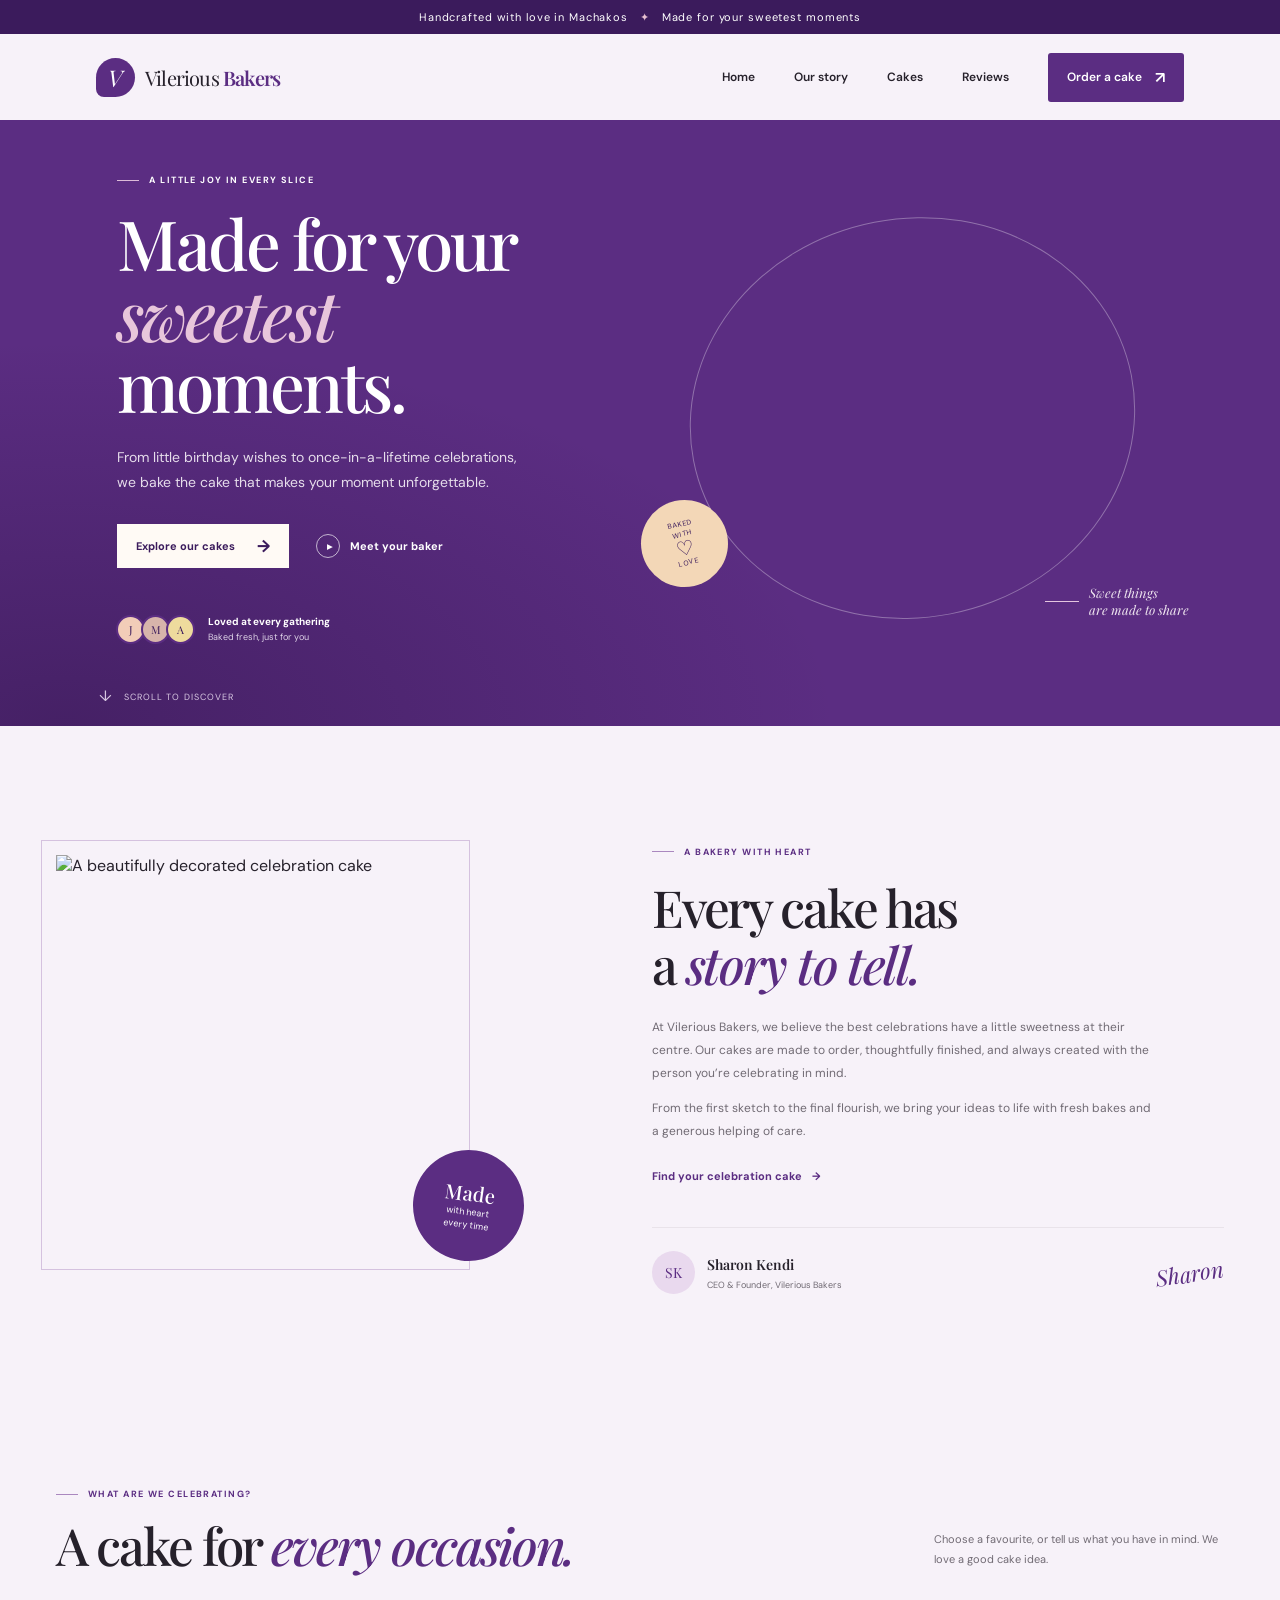
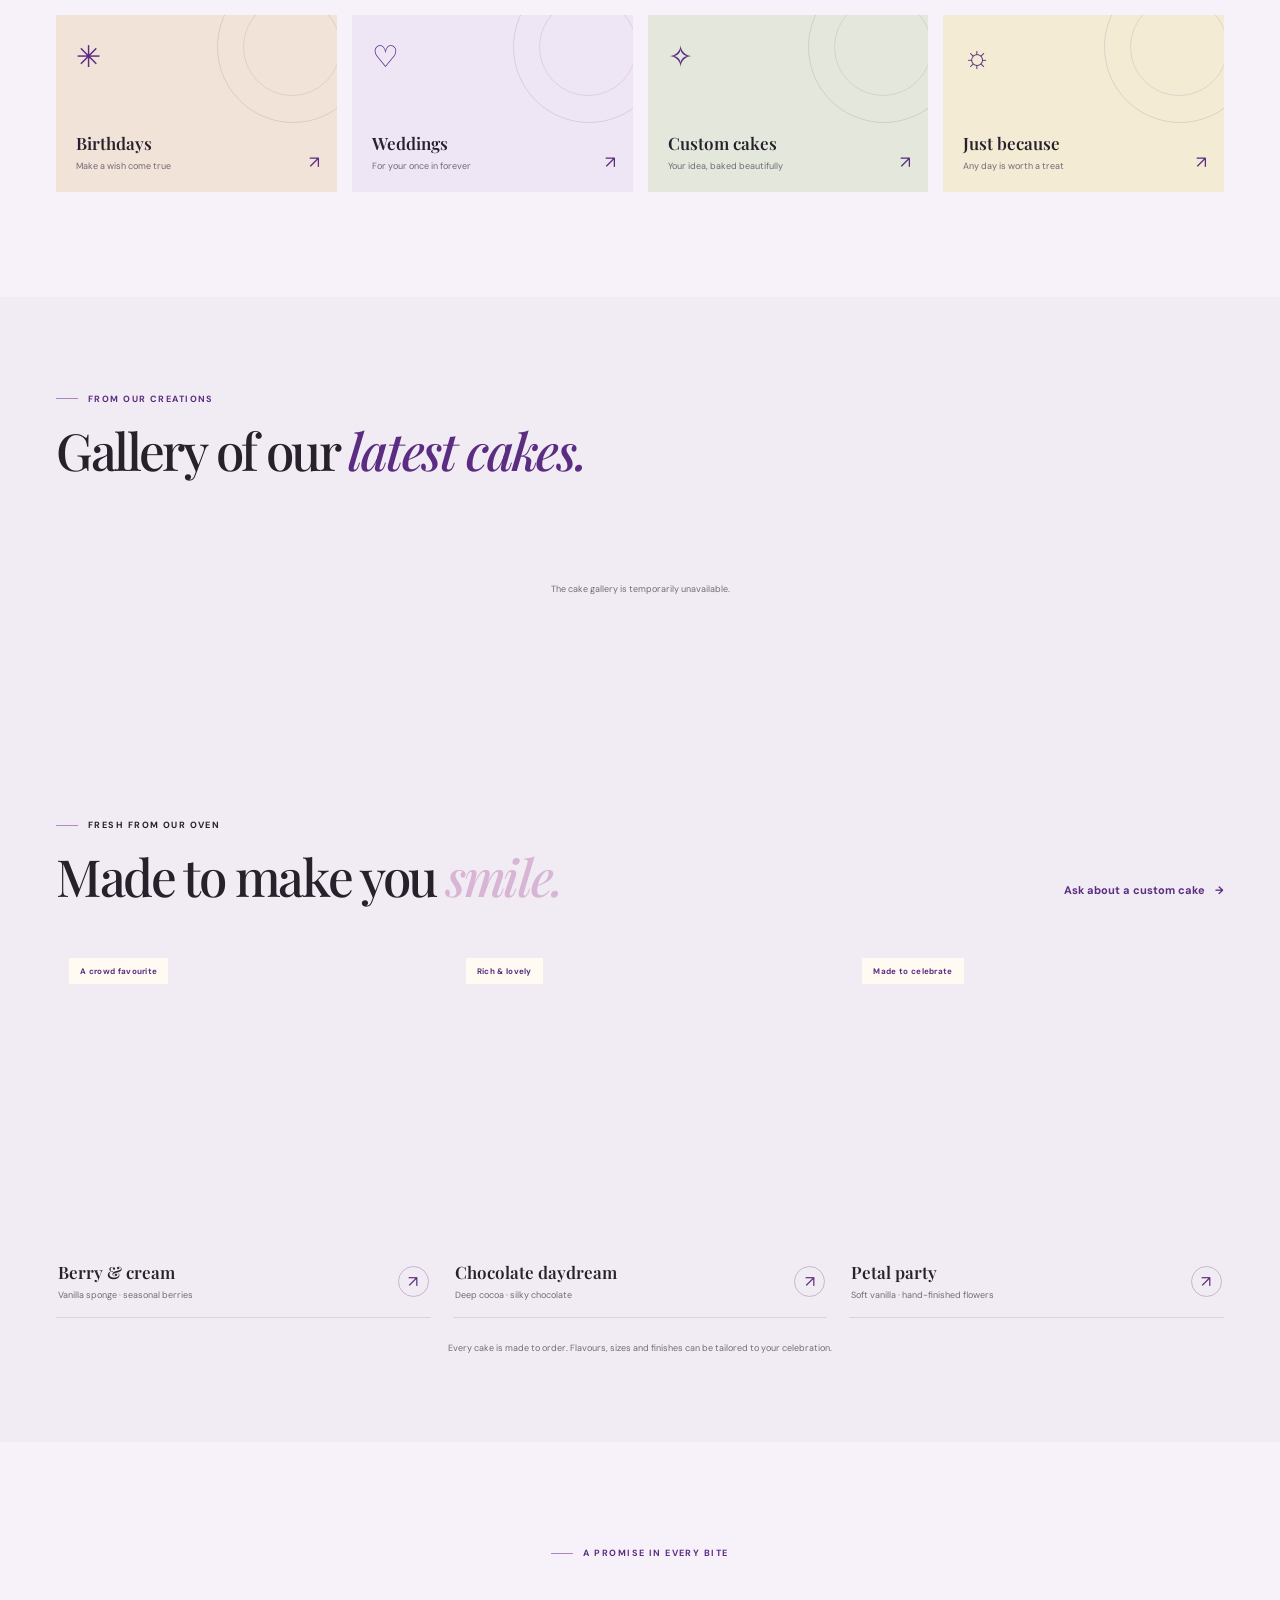
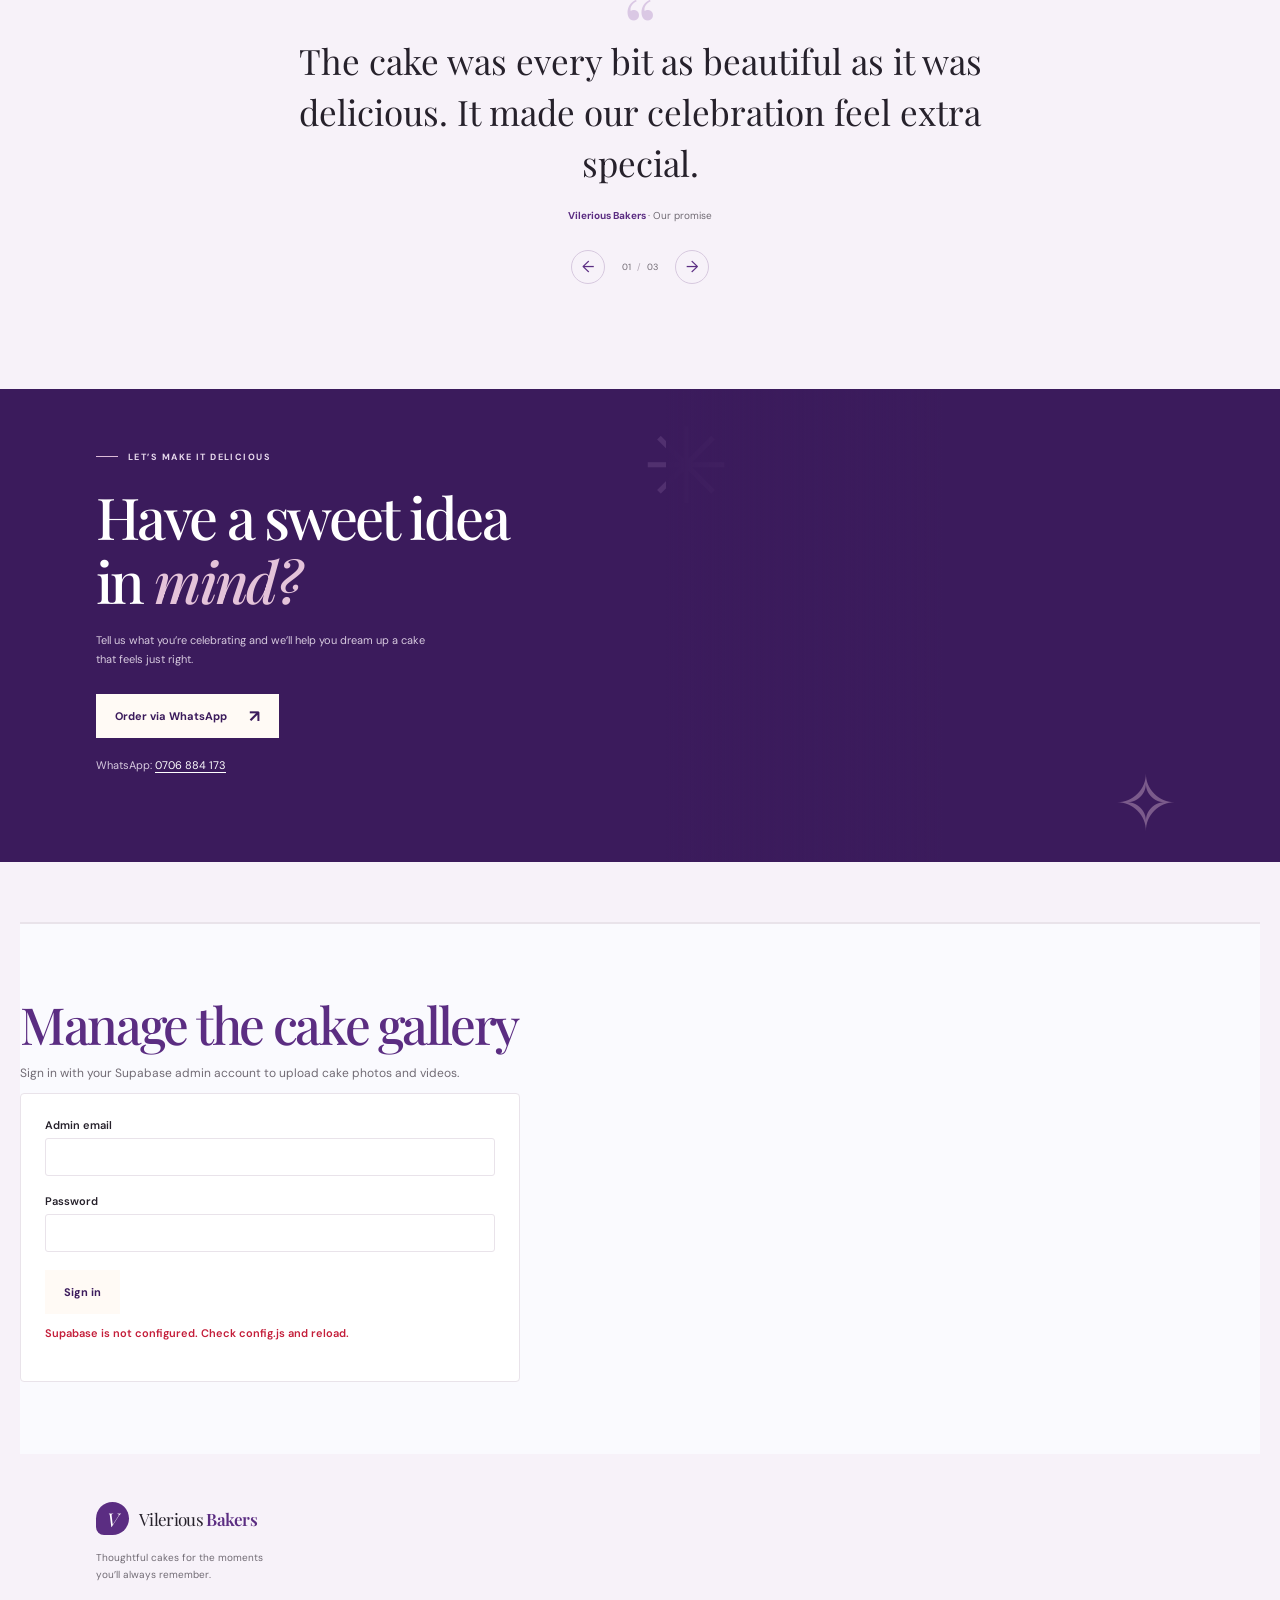
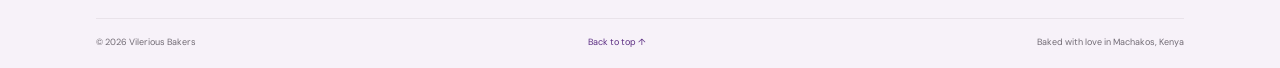
==== commit a62fa9d6: "Connect cake gallery to Supabase Co-authored-by: Copilot <223556219+Copilot@users.noreply.github.com" ====
--- a/index.html
+++ b/index.html
@@ -201,30 +201,41 @@
 
       <section class="admin-panel section-wrap" id="admin">
         <div class="admin-content">
-          <h2>Admin Panel: Upload Cake Photos & Videos</h2>
-          <p class="admin-note">Password required to upload. Update your gallery whenever you have new creations.</p>
+          <h2>Manage the cake gallery</h2>
+          <p class="admin-note">Sign in with your Supabase admin account to upload cake photos and videos.</p>
           <div class="upload-form">
-            <div class="form-group">
-              <label for="admin-password">Admin Password:</label>
-              <input type="password" id="admin-password" placeholder="Enter password to unlock" />
-            </div>
-            <div id="upload-fields" style="display: none;">
-              <div class="form-group">
-                <label for="cake-name">Cake Name:</label>
-                <input type="text" id="cake-name" placeholder="e.g., Strawberry Dream Cake" />
-              </div>
-              <div class="form-group">
-                <label for="cake-description">Description:</label>
-                <textarea id="cake-description" placeholder="e.g., Fresh strawberries with vanilla cream"></textarea>
-              </div>
-              <div class="form-group">
-                <label for="file-input">Upload Image or Video (max 50MB):</label>
-                <input type="file" id="file-input" accept="image/*,video/*" />
-                <small>Supported: JPG, PNG, WebP, MP4, WebM</small>
-              </div>
-              <button id="upload-btn" class="button button-light">Upload to Gallery</button>
-            </div>
-            <p id="upload-status"></p>
+            <form id="admin-login">
+              <div class="form-group">
+                <label for="admin-email">Admin email</label>
+                <input type="email" id="admin-email" autocomplete="username" required />
+              </div>
+              <div class="form-group">
+                <label for="admin-password">Password</label>
+                <input type="password" id="admin-password" autocomplete="current-password" required />
+              </div>
+              <button id="login-btn" class="button button-light" type="submit">Sign in</button>
+            </form>
+            <div id="admin-session" hidden>
+              <p class="admin-note">Signed in as <span id="admin-email-display"></span></p>
+              <button id="logout-btn" class="admin-logout" type="button">Sign out</button>
+            </div>
+            <form id="upload-form" hidden>
+              <div class="form-group">
+                <label for="cake-name">Cake name</label>
+                <input type="text" id="cake-name" maxlength="100" required />
+              </div>
+              <div class="form-group">
+                <label for="cake-description">Description</label>
+                <textarea id="cake-description" maxlength="500"></textarea>
+              </div>
+              <div class="form-group">
+                <label for="file-input">Cake photo or video (up to 50 MB)</label>
+                <input type="file" id="file-input" accept="image/jpeg,image/png,image/webp,image/gif,video/mp4,video/webm" required />
+                <small>Supported: JPG, PNG, WebP, GIF, MP4 and WebM</small>
+              </div>
+              <button id="upload-btn" class="button button-light" type="submit">Upload to gallery</button>
+            </form>
+            <p id="upload-status" role="status" aria-live="polite"></p>
           </div>
         </div>
       </section>
--- a/styles.css
+++ b/styles.css
@@ -293,6 +293,8 @@
 #upload-status { margin-top: 12px; font-size: 11px; font-weight: 600; min-height: 20px; }
 #upload-status.success { color: #2d7c3e; }
 #upload-status.error { color: #c41e3a; }
+.admin-logout { padding: 0; border: 0; background: none; color: var(--purple); text-decoration: underline; cursor: pointer; font-size: 11px; }
+[hidden] { display: none !important; }
 
 @media (min-width: 1441px) {
   .hero { padding-inline: max(7.5%, calc((100% - 1240px) / 2)); }
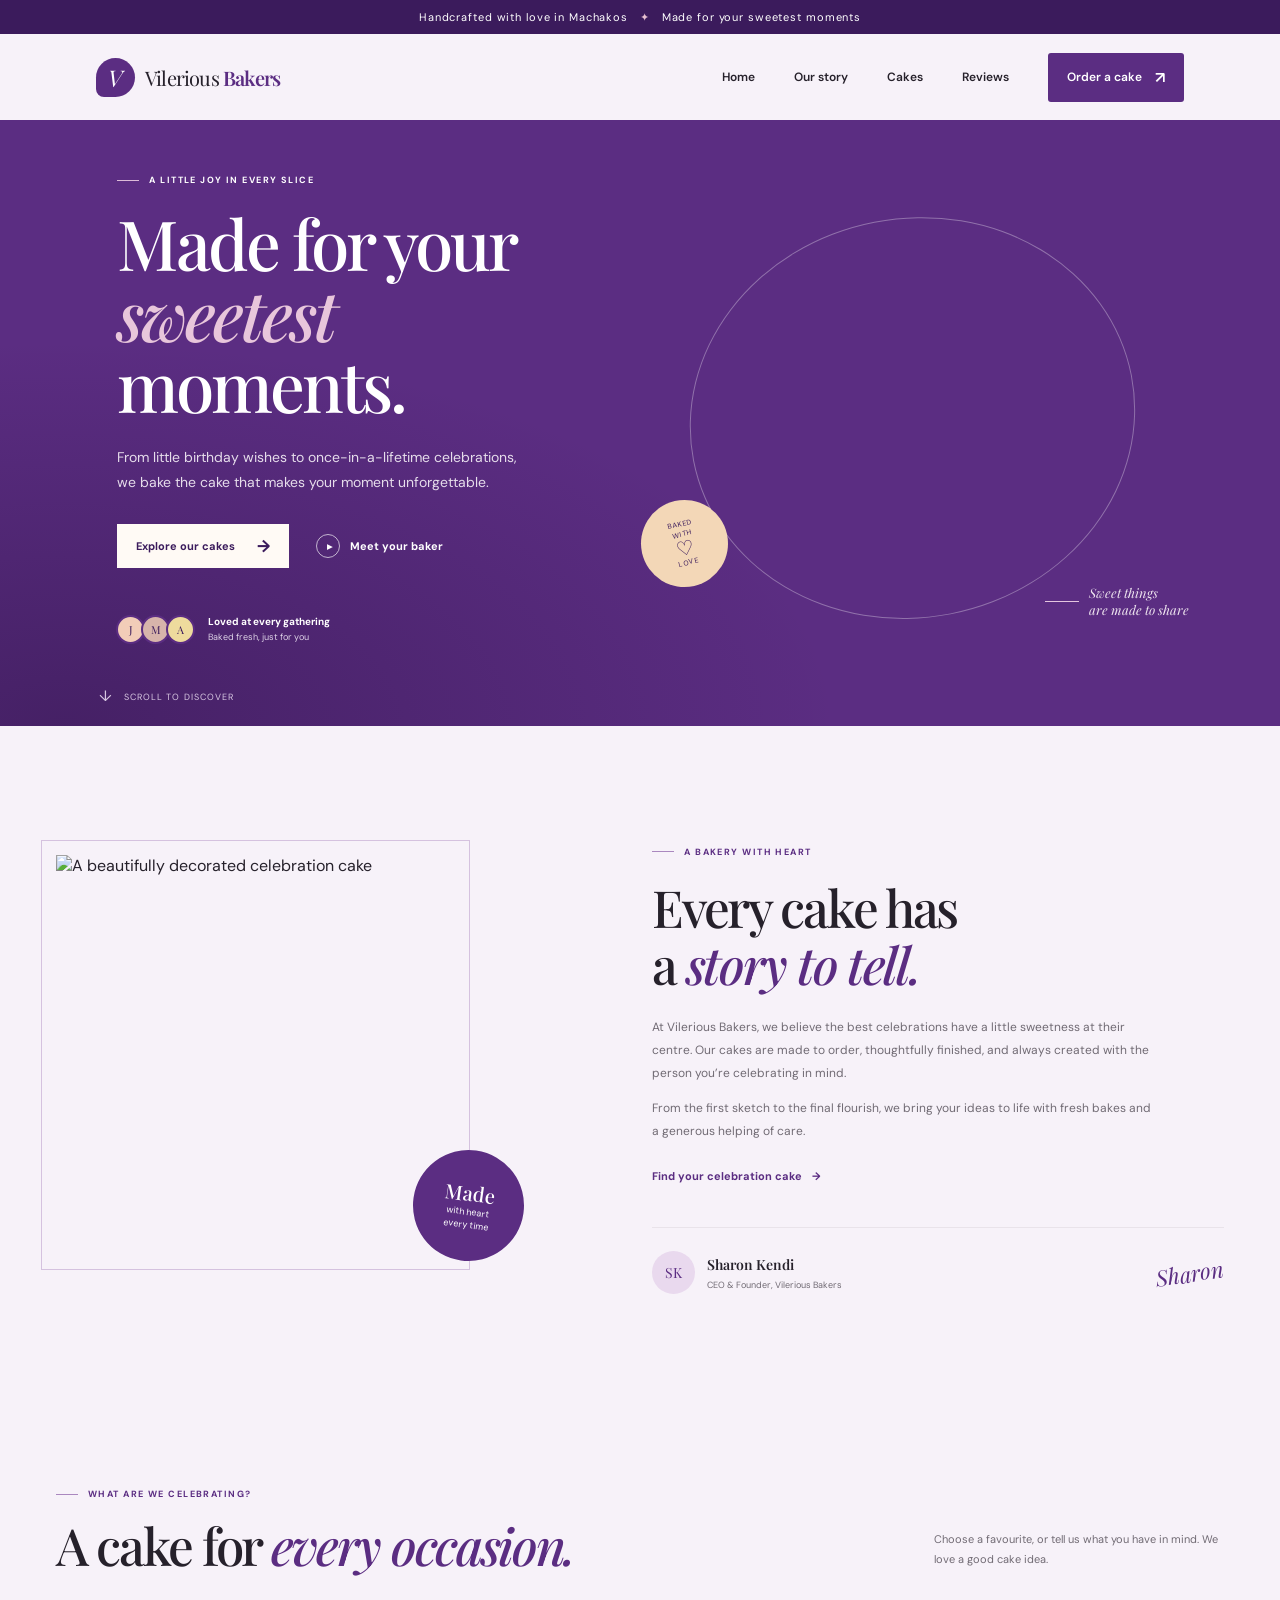
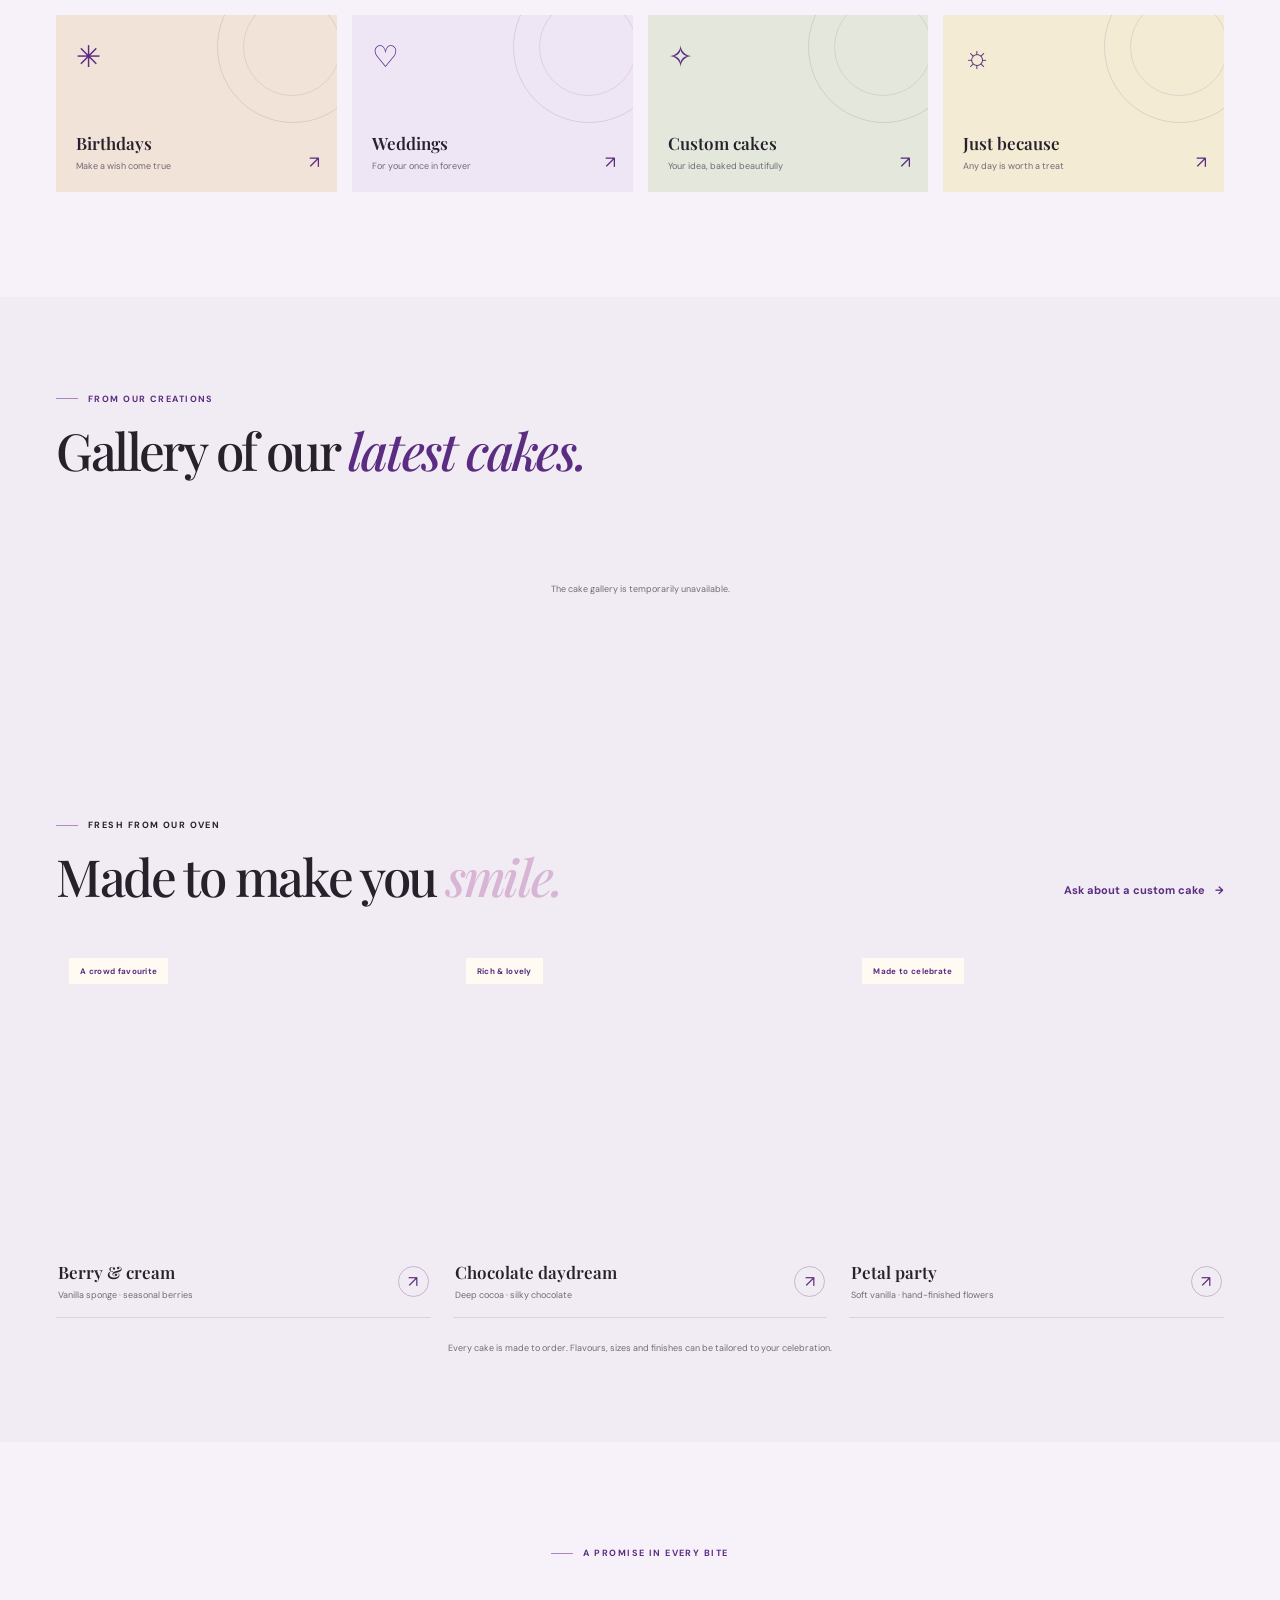
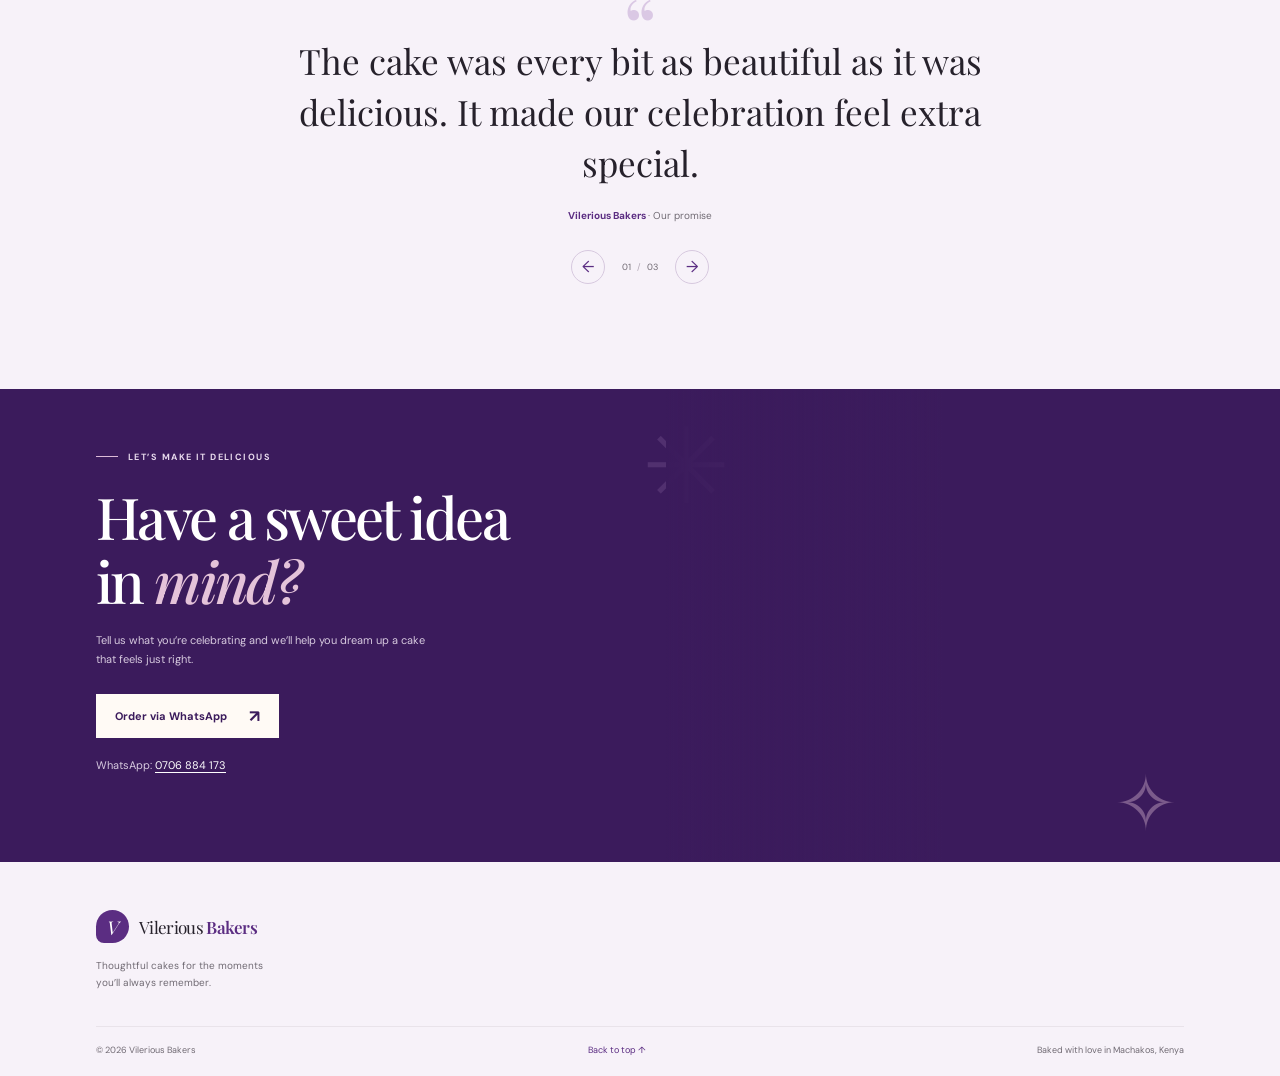
==== commit 3fa144c9: "Move gallery management to private admin page Co-authored-by: Copilot <223556219+Copilot@users.norep" ====
--- a/index.html
+++ b/index.html
@@ -199,46 +199,6 @@
         <div class="cta-image" role="img" aria-label="A decorated cake ready for a celebration"></div>
       </section>
 
-      <section class="admin-panel section-wrap" id="admin">
-        <div class="admin-content">
-          <h2>Manage the cake gallery</h2>
-          <p class="admin-note">Sign in with your Supabase admin account to upload cake photos and videos.</p>
-          <div class="upload-form">
-            <form id="admin-login">
-              <div class="form-group">
-                <label for="admin-email">Admin email</label>
-                <input type="email" id="admin-email" autocomplete="username" required />
-              </div>
-              <div class="form-group">
-                <label for="admin-password">Password</label>
-                <input type="password" id="admin-password" autocomplete="current-password" required />
-              </div>
-              <button id="login-btn" class="button button-light" type="submit">Sign in</button>
-            </form>
-            <div id="admin-session" hidden>
-              <p class="admin-note">Signed in as <span id="admin-email-display"></span></p>
-              <button id="logout-btn" class="admin-logout" type="button">Sign out</button>
-            </div>
-            <form id="upload-form" hidden>
-              <div class="form-group">
-                <label for="cake-name">Cake name</label>
-                <input type="text" id="cake-name" maxlength="100" required />
-              </div>
-              <div class="form-group">
-                <label for="cake-description">Description</label>
-                <textarea id="cake-description" maxlength="500"></textarea>
-              </div>
-              <div class="form-group">
-                <label for="file-input">Cake photo or video (up to 50 MB)</label>
-                <input type="file" id="file-input" accept="image/jpeg,image/png,image/webp,image/gif,video/mp4,video/webm" required />
-                <small>Supported: JPG, PNG, WebP, GIF, MP4 and WebM</small>
-              </div>
-              <button id="upload-btn" class="button button-light" type="submit">Upload to gallery</button>
-            </form>
-            <p id="upload-status" role="status" aria-live="polite"></p>
-          </div>
-        </div>
-      </section>
     </main>
 
     <footer class="site-footer">
--- a/styles.css
+++ b/styles.css
@@ -275,12 +275,18 @@
 .gallery-item:hover { transform: translateY(-4px); }
 .gallery-item img, .gallery-item video { width: 100%; height: 280px; object-fit: cover; display: block; }
 .gallery-item-info { padding: 12px; background: white; }
+.gallery-actions { position: absolute; top: 10px; right: 10px; display:flex; gap:8px; }
+.delete-btn { background: #fff; color: #a32142; border: 1px solid currentColor; padding: 9px 13px; border-radius: 4px; cursor: pointer; font-size: 12px; font-weight: 700; box-shadow: 0 2px 8px rgba(38,33,43,.2); }
+.delete-btn:hover { background: #a32142; color: #fff; }
+.delete-btn:focus-visible { outline: 3px solid #fff; outline-offset: 2px; }
+.delete-btn:disabled { cursor: wait; opacity: .7; }
 .gallery-item-info h4 { margin: 0 0 4px; font-family: var(--serif); font-size: 14px; color: var(--ink); }
 .gallery-item-info p { margin: 0; font-size: 9px; color: var(--muted); }
 #gallery-empty { text-align: center; color: var(--muted); padding: 40px 20px; }
 
 .admin-panel { padding: 72px 0; background: #fafafe; margin-top: 60px; border-top: 2px solid var(--line); }
-.admin-panel h2 { margin-top: 0; font-family: var(--serif); color: var(--purple); }
+.admin-panel h1, .admin-panel h2 { margin-top: 0; font-family: var(--serif); color: var(--purple); }
+.admin-header { border-bottom: 1px solid var(--line); }
 .admin-note { font-size: 12px; color: var(--muted); max-width: 500px; }
 .upload-form { max-width: 500px; padding: 24px; background: white; border: 1px solid var(--line); border-radius: 4px; }
 .form-group { margin-bottom: 18px; display: flex; flex-direction: column; }
